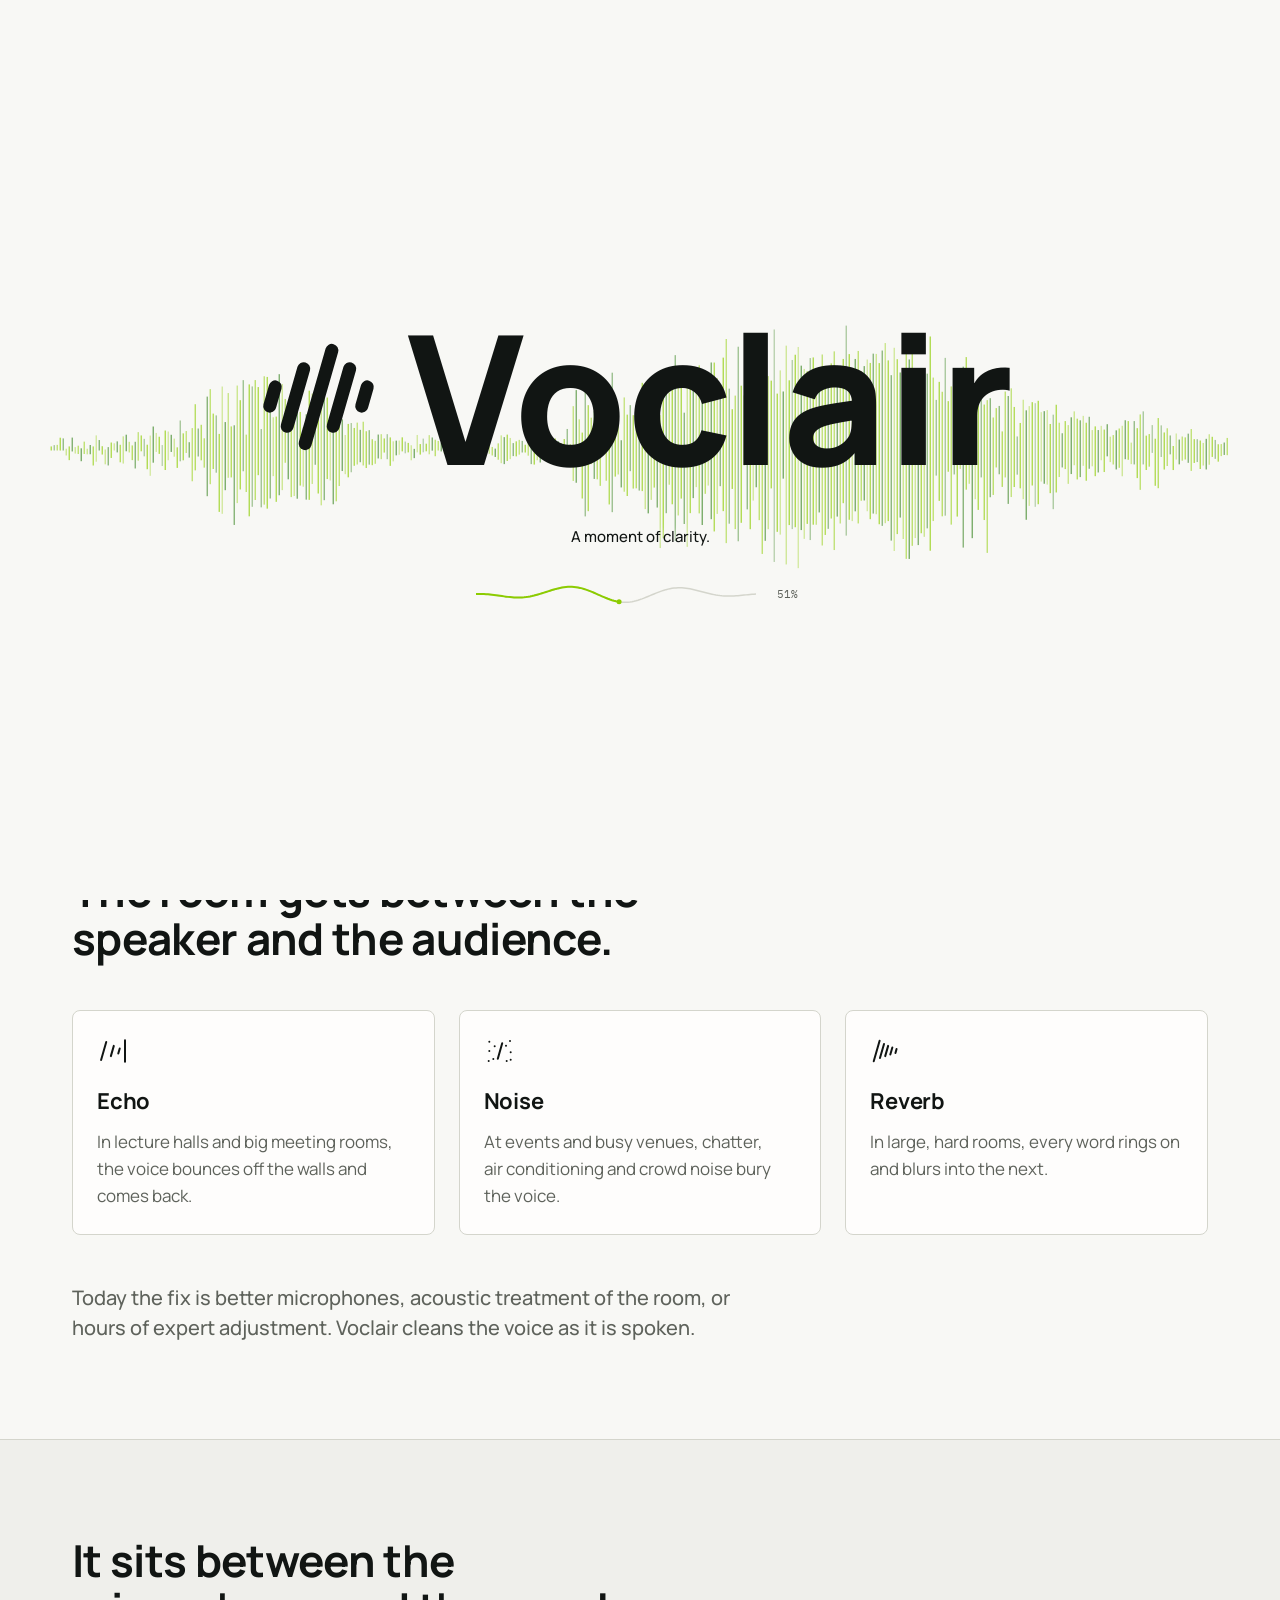
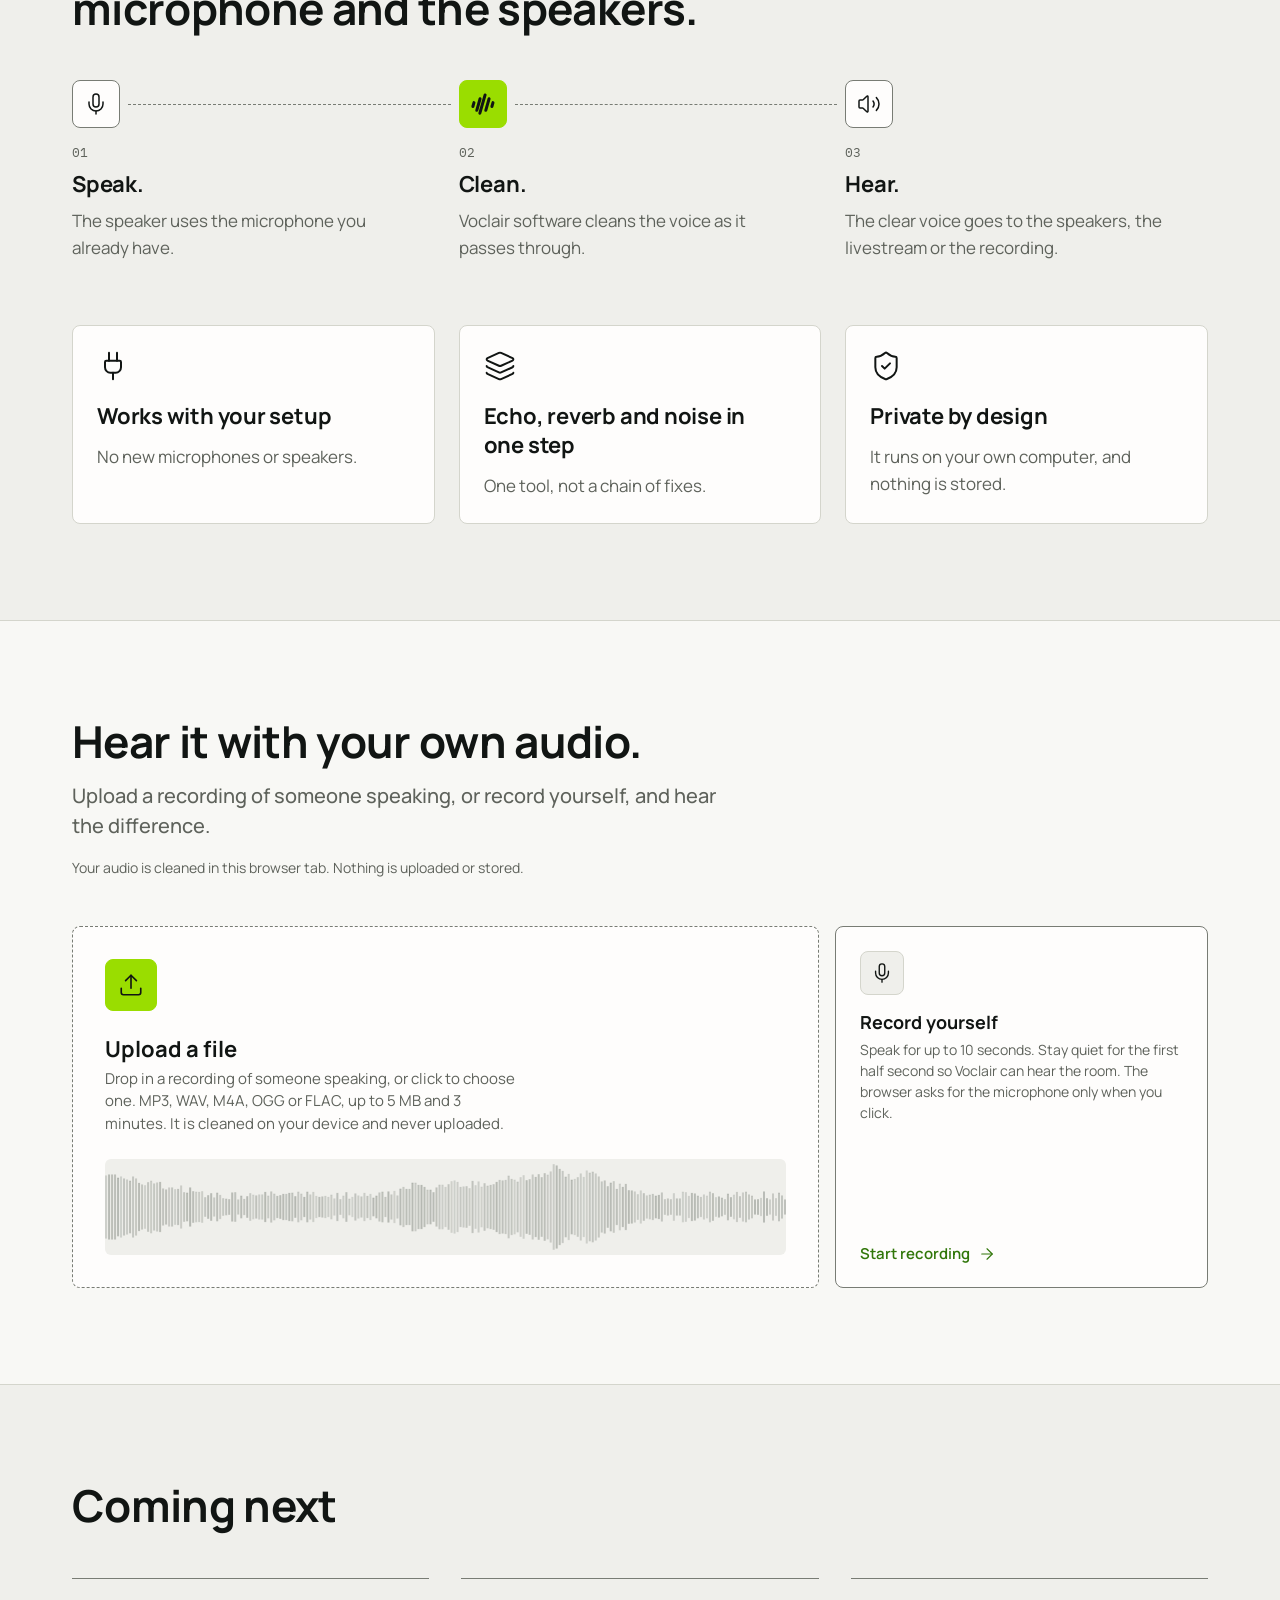
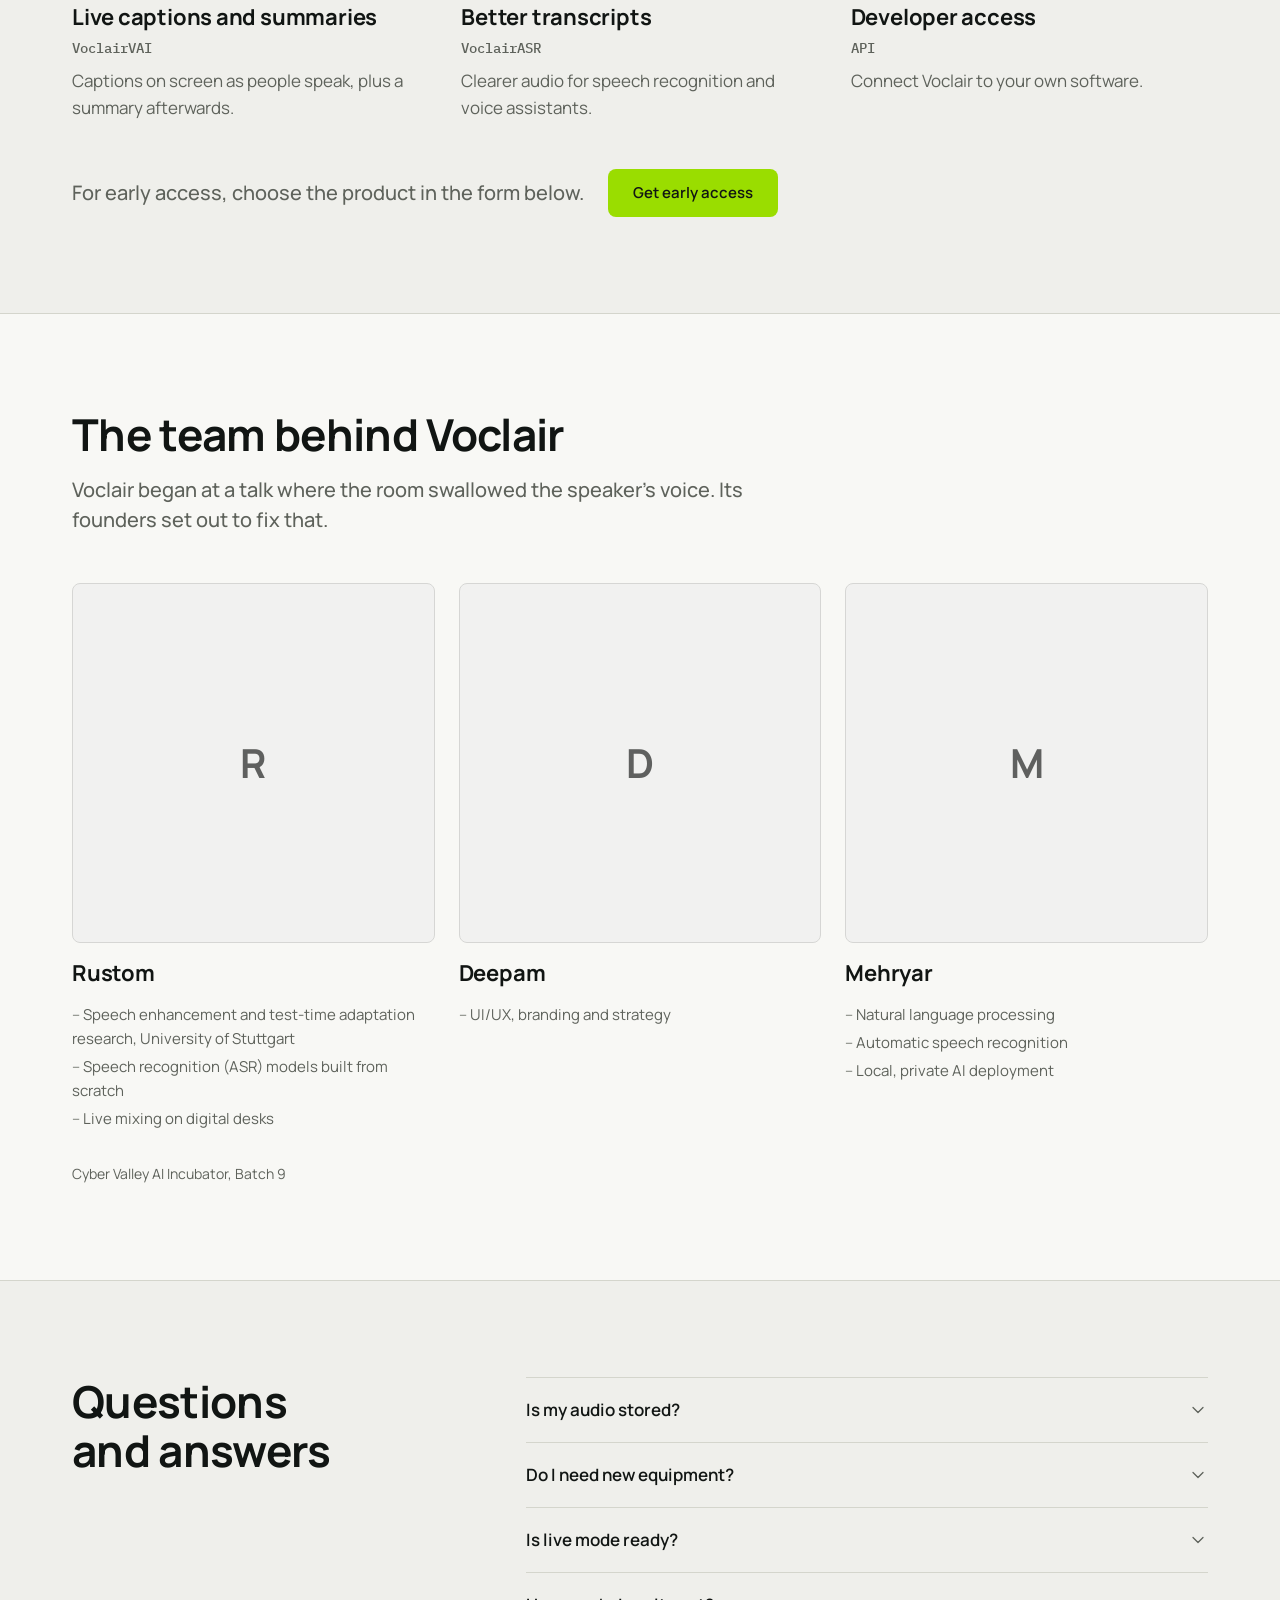
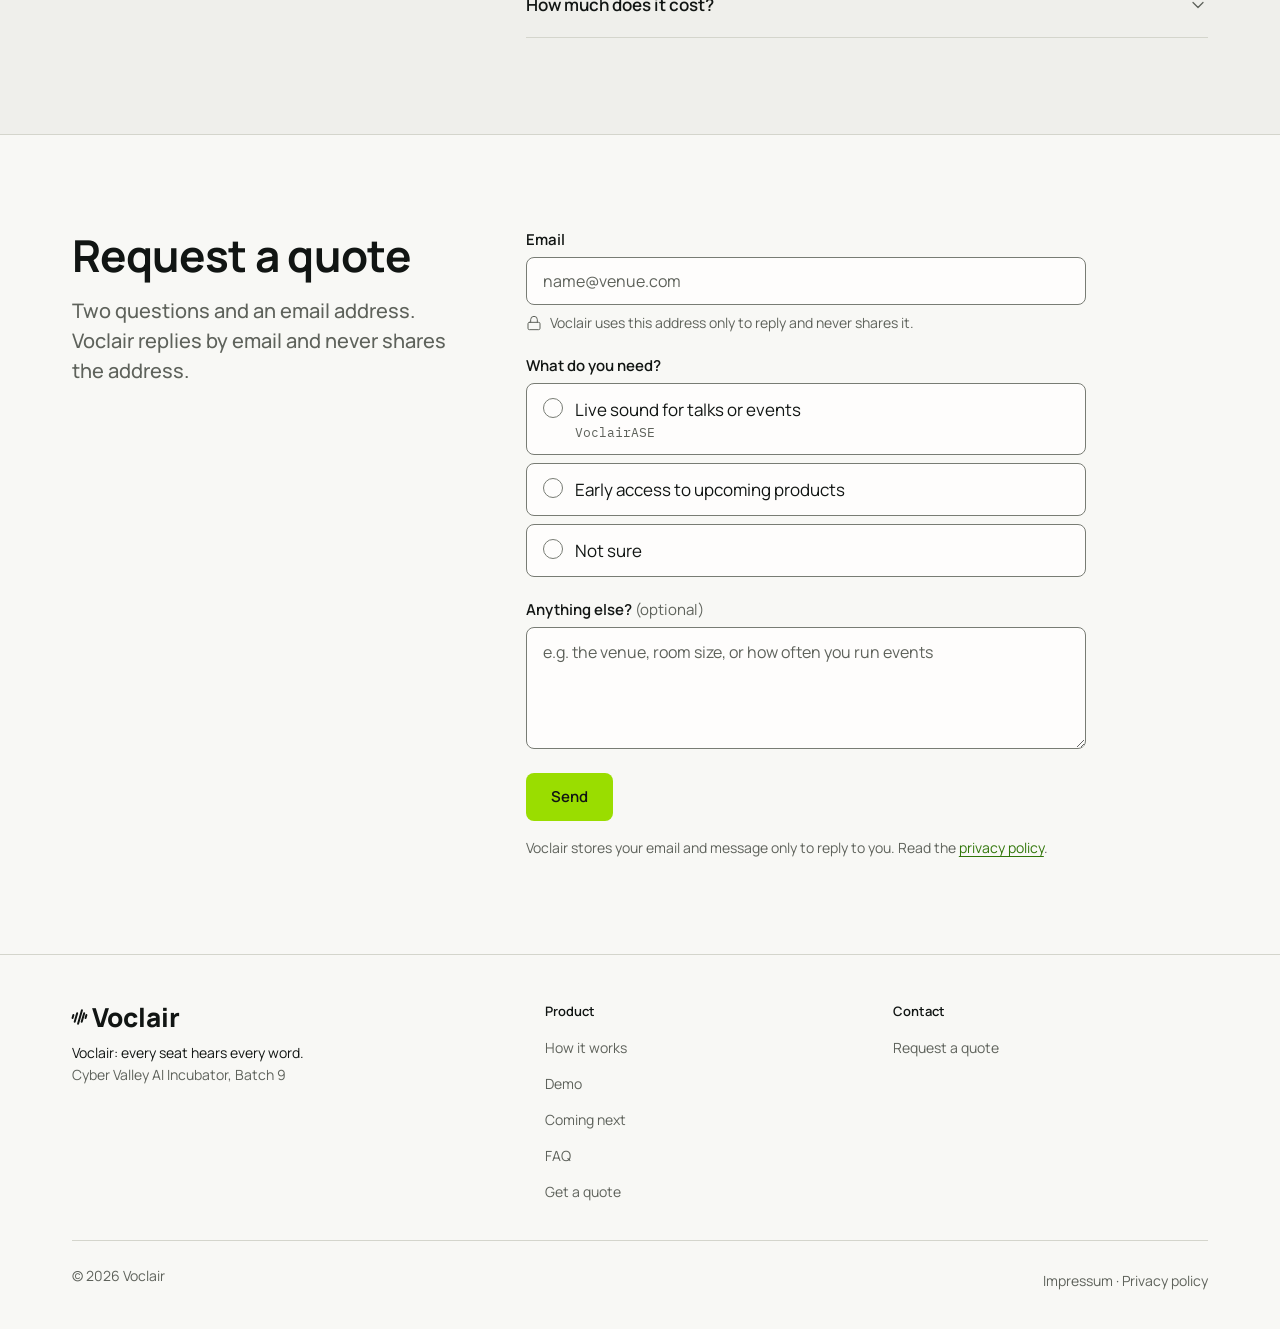
==== index.html @ 3d2754ec "1st iteration" ====
<!doctype html><html><head><meta charset=utf8><meta name=viewport content="width=device-width,initial-scale=1,viewport-fit=cover"><style>:root{color-scheme:light;box-sizing:border-box;padding-top:env(safe-area-inset-top,0px);padding-bottom:env(safe-area-inset-bottom,0px)}html{scroll-padding-top:env(safe-area-inset-top,0px)}body{margin:0;padding:0;font:14px -apple-system,BlinkMacSystemFont,sans-serif;background:#fff;color:#000}img{max-width:100%}[hidden]:not([hidden=until-found i]){display:none!important}</style></head><body>
<title>Voclair (Copy)</title>
<script>document.body.classList.add("vc-page");</script>

<meta name="description" content="Voclair removes echo, reverb and noise from the microphone as people speak, in lecture halls and live venues. It runs on your own device, and nothing is stored.">
<meta property="og:title" content="Voclair: every seat hears every word">
<meta property="og:description" content="Voclair removes echo, reverb and noise from the microphone as people speak, in lecture halls and live venues.">
<meta property="og:type" content="website">
<meta name="theme-color" content="#f8f8f5" media="(prefers-color-scheme: light)">
<meta name="theme-color" content="#0c110e" media="(prefers-color-scheme: dark)">
<link rel="icon" href="assets/img/favicon.svg" type="image/svg+xml">
<link rel="apple-touch-icon" href="assets/img/voclair-app-icon.svg">
<link rel="preload" href="assets/fonts/Manrope-Variable-latin.woff2" as="font" type="font/woff2" crossorigin>
<script>
  /* Theme before first paint: a saved choice, else a host's choice, else the system setting. */
  (function () { var d = document.documentElement, t = null; try { t = localStorage.getItem("voclair-theme"); } catch (e) {}
    d.setAttribute("data-theme", t || d.getAttribute("data-theme") || (window.matchMedia && matchMedia("(prefers-color-scheme: dark)").matches ? "dark" : "light"));
    d.classList.add("is-loading");
    /* Safety net: never leave the preloader up if a script fails to load. */
    setTimeout(function () { var p = document.getElementById("preloader"); if (p) { p.remove(); d.classList.remove("is-loading"); } }, 12000); })();
</script>
<link rel="stylesheet" href="assets/css/tokens.css">
<link rel="stylesheet" href="assets/css/voclair.css">
<link rel="stylesheet" href="assets/css/site.css">
<script src="assets/js/config.js" defer></script>
<script src="assets/js/engine/voclair-engine-adapter.js" defer></script>
<script src="assets/js/voice-print.js" defer></script>
<script src="assets/js/voclair.js" defer></script>
<script src="assets/js/site.js" defer></script>
<noscript><style>.vc-preloader { display: none; } html.is-loading body { overflow: auto; }</style></noscript>


<!-- PRELOADER:START -->
<div class="vc-preloader" id="preloader" aria-hidden="true">
  <div class="vc-preloader-wave"><canvas class="vc-wave" aria-hidden="true"></canvas></div>
  <div class="vc-preloader-id">
    <div class="vc-logo"><span class="vc-mark" aria-hidden="true"><i></i><i></i><i></i><i></i><i></i></span><span>Voclair</span></div>
    <p class="tagline">A moment of clarity.</p>
    <div class="vc-loader"><canvas aria-hidden="true"></canvas><span class="vc-loader-pct">0%</span></div>
  </div>
</div>
<!-- PRELOADER:END -->

<a class="skip-link" href="#main">Skip to content</a>

<header class="vc-topbar" data-vc="topbar">
  <div class="vc-topbar-inner">
    <a class="vc-logo" href="#top" aria-label="Voclair, back to top"><span class="vc-mark" aria-hidden="true"><i></i><i></i><i></i><i></i><i></i></span><span>Voclair</span></a>
    <nav class="vc-nav" aria-label="Main"><a href="#how">How it works</a><a href="#demo">Demo</a><a href="#next">Coming next</a><a href="#faq">FAQ</a></nav>
    <button class="vc-theme" type="button" aria-label="Switch theme"><span data-icon="moon" class="vc-i-moon"></span><span data-icon="sun" class="vc-i-sun"></span></button>
    <a class="vc-btn vc-btn-secondary vc-btn-sm" href="#quote" data-need="">Get a quote</a>
    <button class="vc-theme vc-menu-btn" type="button" aria-expanded="false" aria-controls="mobile-menu" aria-label="Open menu"><span data-icon="menu"></span></button>
  </div>
  <div class="vc-menu" id="mobile-menu" hidden>
    <nav class="vc-nav" aria-label="Main, mobile"><a href="#how">How it works</a><a href="#demo">Demo</a><a href="#next">Coming next</a><a href="#faq">FAQ</a></nav>
    <div class="vc-menu-foot"><span class="body-sm">Appearance</span><button class="vc-theme" type="button" aria-label="Switch theme"><span data-icon="moon" class="vc-i-moon"></span><span data-icon="sun" class="vc-i-sun"></span></button></div>
  </div>
</header>

<main id="main">

  <!-- 1. Hero -->
  <section id="top" class="hero" aria-labelledby="hero-title">
    <div class="vc-container hero-grid">
      <div class="hero-copy">
        <p class="eyebrow">Cyber Valley AI Incubator · Batch 9</p>
        <h1 class="display" id="hero-title">Your voice. Your words. Always.</h1>
        <p class="lead">Voclair removes echo, reverb and noise from the microphone as people speak, in lecture halls and live venues. It runs on your own device, and nothing is stored.</p>
      </div>
      <div class="hero-player">
        <div class="vc-player" data-vc="player" data-duration="7.9" id="hero-player">
          <div class="vc-player-row">
            <button class="vc-play" type="button" aria-label="Play"><span data-icon="play" class="vc-i-play"></span><span data-icon="pause" class="vc-i-pause"></span></button>
            <fieldset class="vc-ab"><legend>Version</legend>
              <input type="radio" name="ab-hero" id="ab-hero-b" value="before" checked><label for="ab-hero-b">Before</label>
              <input type="radio" name="ab-hero" id="ab-hero-a" value="after"><label for="ab-hero-a">After</label>
            </fieldset>
            <span class="vc-time">0:00 / 0:07</span>
          </div>
          <p class="vc-hint">Flip the switch while it plays. Drag the wave to jump around.</p>
          <div class="vc-player-wave"><canvas aria-hidden="true"></canvas></div>
          <p class="vc-caption">The haze around the voice is echo, reverb and noise.<br>Recorded live at Cyber Valley.<!-- Add once the clip uses the real-time version: <br>Processed exactly as it would be live. --></p>
        </div>
      </div>
      <div class="hero-actions">
        <div class="vc-btn-row">
          <a class="vc-btn vc-btn-primary" href="#hero-player" id="hero-listen">Hear the difference</a>
          <a class="vc-btn vc-btn-secondary" href="#quote" data-need="">Get a quote</a>
        </div>
        <p class="body-sm">Made for lecture halls, conference venues and live events.</p>
      </div>
    </div>
  </section>

  <!-- 2. The problem -->
  <section id="problem" class="vc-section" aria-labelledby="problem-title">
    <div class="vc-container">
      <div class="section-head"><h2 class="heading" id="problem-title">The room gets between the speaker and the audience.</h2></div>
      <div class="vc-cards">
        <article class="vc-card"><span data-icon="echo"></span><h3 class="subheading">Echo</h3><p>In lecture halls and big meeting rooms, the voice bounces off the walls and comes back.</p></article>
        <article class="vc-card"><span data-icon="noise"></span><h3 class="subheading">Noise</h3><p>At events and busy venues, chatter, air conditioning and crowd noise bury the voice.</p></article>
        <article class="vc-card"><span data-icon="reverb"></span><h3 class="subheading">Reverb</h3><p>In large, hard rooms, every word rings on and blurs into the next.</p></article>
      </div>
      <p class="lead section-close">Today the fix is better microphones, acoustic treatment of the room, or hours of expert adjustment. Voclair cleans the voice as it is spoken.</p>
    </div>
  </section>

  <!-- 3. How it works -->
  <section id="how" class="vc-section band" aria-labelledby="how-title">
    <div class="vc-container">
      <div class="section-head"><h2 class="heading" id="how-title">It sits between the microphone and the speakers.</h2></div>
      <div class="vc-steps-wrap"><ol class="vc-steps">
        <li class="vc-step"><span class="vc-step-num"><span data-icon="mic"></span></span><span class="vc-step-k">01</span><h3 class="subheading">Speak.</h3><p>The speaker uses the microphone you already have.</p></li>
        <li class="vc-step"><span class="vc-step-num"><span class="vc-mark" style="--h:22px" aria-hidden="true"><i></i><i></i><i></i><i></i><i></i></span></span><span class="vc-step-k">02</span><h3 class="subheading">Clean.</h3><p>Voclair software cleans the voice as it passes through.</p></li>
        <li class="vc-step"><span class="vc-step-num"><span data-icon="volume-2"></span></span><span class="vc-step-k">03</span><h3 class="subheading">Hear.</h3><p>The clear voice goes to the speakers, the livestream or the recording.</p></li>
      </ol></div>
      <div class="vc-cards benefits">
        <article class="vc-card"><span data-icon="plug"></span><h3 class="subheading">Works with your setup</h3><p>No new microphones or speakers.</p></article>
        <article class="vc-card"><span data-icon="layers"></span><h3 class="subheading">Echo, reverb and noise in one step</h3><p>One tool, not a chain of fixes.</p></article>
        <article class="vc-card"><span data-icon="shield-check"></span><h3 class="subheading">Private by design</h3><p>It runs on your own computer, and nothing is stored.</p></article>
        <!-- Add once measured:
        <article class="vc-card"><span data-icon="timer"></span><h3 class="subheading">Barely any delay</h3><p>Under [X] ms.</p></article> -->
      </div>
    </div>
  </section>

  <!-- 4. Demo -->
  <section id="demo" class="vc-section" aria-labelledby="demo-title">
    <div class="vc-container">
      <div class="section-head">
        <h2 class="heading" id="demo-title">Hear it with your own audio.</h2>
        <p class="lead">Upload a recording of someone speaking, or record yourself, and hear the difference.</p>
        <p class="body-sm">Your audio is cleaned in this browser tab. Nothing is uploaded or stored.</p>
      </div>

      <div class="demo" id="demo-app" data-stage="idle">
        <div class="demo-options">
          <!-- Upload: cleaned in the browser by assets/js/engine/ (see config.js). -->
          <label class="demo-opt demo-opt-drop" id="demo-drop" for="demo-file">
            <input class="vc-sr" type="file" id="demo-file" accept="audio/*,.mp3,.wav,.m4a,.aac,.ogg,.oga,.opus,.flac,.webm">
            <span class="demo-opt-icon demo-icon-upload"><span data-icon="upload"></span></span>
            <span class="demo-opt-text">
              <span class="demo-opt-title">Upload a file</span>
              <span class="demo-opt-note">Drop in a recording of someone speaking, or click to choose one. MP3, WAV, M4A, OGG or FLAC, up to 5&nbsp;MB and 3 minutes. It is cleaned on your device and never uploaded.</span>
            </span>
            <span class="demo-opt-wave" aria-hidden="true"><canvas data-vc="wave" data-state="before" data-seed="2.1"></canvas><canvas class="demo-wave-clean" data-vc="wave" data-state="after" data-seed="2.1"></canvas></span>
            <span class="demo-opt-live"></span>
          </label>

          <!-- Record: 10 s from the microphone, then cleaned the same way as an upload (demo.js). -->
          <button class="demo-opt" type="button" id="demo-record">
            <span class="demo-opt-icon demo-icon-mic"><span data-icon="mic"></span></span>
            <span class="demo-opt-text">
              <span class="demo-opt-title">Record yourself</span>
              <span class="demo-opt-note">Speak for up to 10 seconds. Stay quiet for the first half second so Voclair can hear the room. The browser asks for the microphone only when you click.</span>
            </span>
            <span class="demo-recorder" id="demo-recording" hidden>
              <span class="demo-count" id="demo-count">0:10</span>
              <span class="demo-level" id="demo-level" aria-hidden="true"><i></i></span>
              <span class="vc-status" data-live>Recording. Click again to stop early.</span>
            </span>
            <span class="demo-opt-action"><span class="demo-action-label">Start recording</span><span data-icon="arrow-right" class="demo-arrow"></span><span data-icon="square" class="demo-stop-icon"></span></span>
            <span class="demo-opt-live"></span>
          </button>

        </div>

        <!-- Moved by demo.js into the card that started the work -->
        <span class="demo-progress" id="demo-progress" role="status" hidden>
          <span class="vc-status" data-live id="demo-stage-text">Reading the recording…</span>
          <span class="demo-bar" aria-hidden="true"></span>
          <span class="body-sm" id="demo-typical" hidden></span>
        </span>
        <span class="demo-done" id="demo-done" hidden><span data-icon="check"></span>Cleaned. Listen below.</span>

        <p class="vc-error demo-error" id="demo-error" role="alert" hidden><span data-icon="circle-alert"></span><span id="demo-error-text"></span></p>

        <div class="demo-results" id="demo-results" hidden>
          <div class="vc-player" data-vc="player" data-duration="10" id="demo-player">
            <div class="vc-player-row">
              <button class="vc-play" type="button" aria-label="Play"><span data-icon="play" class="vc-i-play"></span><span data-icon="pause" class="vc-i-pause"></span></button>
              <fieldset class="vc-ab"><legend>Version</legend>
                <input type="radio" name="ab-demo" id="ab-demo-b" value="before" checked><label for="ab-demo-b">Before</label>
                <input type="radio" name="ab-demo" id="ab-demo-a" value="after"><label for="ab-demo-a">After</label>
              </fieldset>
              <span class="vc-time">0:00 / 0:10</span>
            </div>
            <p class="vc-hint">Flip the switch while it plays. Drag the wave to jump around.</p>
            <div class="vc-player-wave"><canvas aria-hidden="true"></canvas></div>
            <p class="vc-caption" id="demo-caption">Your recording, before and after.<!-- Add once the demo uses the real-time version: <br>Processed exactly as it would be live. --></p>
          </div>
          <p class="vc-note demo-stub" id="demo-stub" hidden><span data-icon="info"></span><span>Preview build: the cleaning model is not connected yet, so After plays the original recording.</span></p>
          <div class="vc-btn-row">
            <a class="vc-btn vc-btn-primary" id="demo-download" href="#" download="voclair-clean"><span data-icon="download"></span>Download the clean version</a>
          </div>

          <details class="demo-details" id="demo-details">
            <summary><span>Show details</span><span data-icon="chevron-down"></span></summary>
            <div class="spectro-grid">
              <figure><canvas class="spectro" id="spectro-before" aria-hidden="true"></canvas><figcaption class="vc-caption">Before: spectrogram (time left to right, pitch bottom to top)</figcaption></figure>
              <figure><canvas class="spectro" id="spectro-after" aria-hidden="true"></canvas><figcaption class="vc-caption">After: spectrogram</figcaption></figure>
            </div>
          </details>

          <details class="demo-details" id="demo-transcript">
            <summary><span>Preview: clearer audio, clearer transcripts (coming next)</span><span data-icon="chevron-down"></span></summary>
            <div class="transcript" id="transcript-body">
              <p class="vc-status" data-live id="transcript-status" hidden>Transcribing both versions…</p>
            </div>
          </details>

          <div class="demo-close">
            <p class="lead">To use Voclair in a venue, describe it in the quote form and Voclair will reply with a price.</p>
            <a class="vc-btn vc-btn-secondary" href="#quote" data-need="live">Get a quote</a>
          </div>
        </div>
      </div>
    </div>
  </section>

  <!-- 5. Coming next -->
  <section id="next" class="vc-section band" aria-labelledby="next-title">
    <div class="vc-container">
      <div class="section-head"><h2 class="heading" id="next-title">Coming next</h2></div>
      <ul class="next-list">
        <li><h3 class="subheading">Live captions and summaries</h3><span class="code">VoclairVAI</span><p>Captions on screen as people speak, plus a summary afterwards.</p></li>
        <li><h3 class="subheading">Better transcripts</h3><span class="code">VoclairASR</span><p>Clearer audio for speech recognition and voice assistants.</p></li>
        <li><h3 class="subheading">Developer access</h3><span class="code">API</span><p>Connect Voclair to your own software.</p></li>
      </ul>
      <div class="next-close">
        <p class="lead">For early access, choose the product in the form below.</p>
        <a class="vc-btn vc-btn-primary" href="#quote" data-need="early">Get early access</a>
      </div>
    </div>
  </section>

  <!-- 6. Team -->
  <section id="team" class="vc-section" aria-labelledby="team-title">
    <div class="vc-container">
      <div class="section-head">
        <h2 class="heading" id="team-title">The team behind Voclair</h2>
        <p class="lead">Voclair began at a talk where the room swallowed the speaker's voice. Its founders set out to fix that.</p>
      </div>
      <div class="vc-cards team-grid">
        <article class="vc-team">
          <div class="vc-team-photo" role="img" aria-label="Photo of Rustom">R</div>
          <h3 class="subheading">Rustom</h3>
          <ul><li>Speech enhancement and test-time adaptation research, University of Stuttgart</li><li>Speech recognition (ASR) models built from scratch</li><li>Live mixing on digital desks</li></ul>
        </article>
        <article class="vc-team">
          <div class="vc-team-photo" role="img" aria-label="Photo of Deepam">D</div>
          <h3 class="subheading">Deepam</h3>
          <ul><li>UI/UX, branding and strategy</li></ul>
        </article>
        <article class="vc-team">
          <div class="vc-team-photo" role="img" aria-label="Photo of Mehryar">M</div>
          <h3 class="subheading">Mehryar</h3>
          <ul><li>Natural language processing</li><li>Automatic speech recognition</li><li>Local, private AI deployment</li></ul>
        </article>
      </div>
      <p class="body-sm team-foot">Cyber Valley AI Incubator, Batch 9</p>
    </div>
  </section>

  <!-- 7. FAQ (only questions with confirmed answers) -->
  <section id="faq" class="vc-section band" aria-labelledby="faq-title">
    <div class="vc-container faq-grid">
      <div class="section-head"><h2 class="heading" id="faq-title">Questions and answers</h2></div>
      <div class="vc-accordion">
        <details><summary>Is my audio stored?<span data-icon="chevron-down"></span></summary><div class="vc-answer"><p>No. Voclair runs on your own device, and nothing is kept.</p></div></details>
        <details><summary>Do I need new equipment?<span data-icon="chevron-down"></span></summary><div class="vc-answer"><p>No. Voclair is software. It works with the microphones and speakers you already have.</p></div></details>
        <!-- Add when answered: What does it run on? · What if it fails during a talk? · Does it work with music? · How much delay does it add? -->
        <details><summary>Is live mode ready?<span data-icon="chevron-down"></span></summary><div class="vc-answer"><p>Live mode is in testing. The result can be heard on a recording today.</p></div></details>
        <details><summary>How much does it cost?<span data-icon="chevron-down"></span></summary><div class="vc-answer"><p>Pricing depends on the venue and how Voclair is used. Request a quote, and Voclair will reply by email.</p></div></details>
      </div>
    </div>
  </section>

  <!-- 8. Get a quote -->
  <section id="quote" class="vc-section" aria-labelledby="quote-title">
    <div class="vc-container quote-grid">
      <div class="section-head">
        <h2 class="heading" id="quote-title">Request a quote</h2>
        <p class="lead" id="quote-sub">Two questions and an email address. Voclair replies by email and never shares the address.</p>
      </div>
      <div id="quote-slot">
        <form class="vc-form" id="quote-form" novalidate>
          <div class="vc-field">
            <label class="vc-label" for="q-email">Email</label>
            <input class="vc-input" id="q-email" name="email" type="email" autocomplete="email" inputmode="email" required aria-describedby="q-email-note" placeholder="name@venue.com">
            <p class="vc-error" id="q-email-err" hidden><span data-icon="circle-alert"></span><span>Enter an email address like name@venue.com.</span></p>
            <p class="vc-note" id="q-email-note"><span data-icon="lock"></span>Voclair uses this address only to reply and never shares it.</p>
          </div>

          <fieldset class="vc-choices" id="q-need">
            <legend>What do you need?</legend>
            <label class="vc-choice"><input class="vc-radio" type="radio" name="need" id="q-need-live" value="live"><span>Live sound for talks or events<small>VoclairASE</small></span></label>
            <label class="vc-choice"><input class="vc-radio" type="radio" name="need" id="q-need-early" value="early"><span>Early access to upcoming products</span></label>
            <div class="vc-subchoices" id="q-early" hidden>
              <label class="vc-checkline"><input class="vc-check" type="checkbox" name="early" id="q-early-vai" value="captions"><span>Live captions and summaries</span></label>
              <label class="vc-checkline"><input class="vc-check" type="checkbox" name="early" id="q-early-asr" value="transcripts"><span>Better transcripts</span></label>
              <label class="vc-checkline"><input class="vc-check" type="checkbox" name="early" id="q-early-api" value="api"><span>Developer access</span></label>
              <label class="vc-checkline"><input class="vc-check" type="checkbox" name="notify" id="q-notify" value="yes"><span>Email me when it is available</span></label>
            </div>
            <label class="vc-choice"><input class="vc-radio" type="radio" name="need" id="q-need-unsure" value="unsure"><span>Not sure</span></label>
          </fieldset>

          <div class="vc-field">
            <label class="vc-label" for="q-more">Anything else? <span class="vc-opt">(optional)</span></label>
            <textarea class="vc-input" id="q-more" name="more" rows="4" placeholder="e.g. the venue, room size, or how often you run events"></textarea>
          </div>

          <div class="vc-hp" aria-hidden="true"><label for="q-website">Website</label><input id="q-website" name="website" type="text" tabindex="-1" autocomplete="off"></div>

          <p class="vc-error" id="q-send-err" role="alert" hidden><span data-icon="circle-alert"></span><span>The message could not be sent. Check the connection and try again.</span></p>
          <div class="quote-submit">
            <button class="vc-btn vc-btn-primary" type="submit" id="q-send">Send</button>
            <p class="body-sm">Voclair stores your email and message only to reply to you. Read the <a class="vc-link" href="privacy.html">privacy policy</a>.</p>
          </div>
        </form>
      </div>
    </div>
  </section>
</main>

<footer class="vc-footer">
  <div class="vc-container">
    <div class="vc-footer-grid">
      <div>
        <a class="vc-logo" href="#top"><span class="vc-mark" aria-hidden="true"><i></i><i></i><i></i><i></i><i></i></span><span>Voclair</span></a>
        <p class="footer-line">Voclair: every seat hears every word.</p>
        <p>Cyber Valley AI Incubator, Batch 9</p>
      </div>
      <div><h2>Product</h2><ul><li><a href="#how">How it works</a></li><li><a href="#demo">Demo</a></li><li><a href="#next">Coming next</a></li><li><a href="#faq">FAQ</a></li><li><a href="#quote" data-need="">Get a quote</a></li></ul></div>
      <div><h2>Contact</h2><ul id="footer-contact"><li><a href="#quote" data-need="">Request a quote</a></li></ul></div>
    </div>
    <div class="vc-footer-base"><span>© 2026 Voclair</span><span><a href="impressum.html">Impressum</a> · <a href="privacy.html">Privacy policy</a></span></div>
  </div>
</footer>

</body></html>
---- assets/css/tokens.css ----
/* Voclair — generated from tokens.json */
@font-face { font-family: "Manrope"; src: url("../fonts/Manrope-Variable-latin.woff2") format("woff2"); font-weight: 200 800; font-style: normal; font-display: swap; }
@font-face { font-family: "IBM Plex Mono"; src: url("../fonts/IBMPlexMono-Regular-latin.woff2") format("woff2"); font-weight: 400; font-style: normal; font-display: swap; }
@font-face { font-family: "IBM Plex Mono"; src: url("../fonts/IBMPlexMono-Medium-latin.woff2") format("woff2"); font-weight: 500; font-style: normal; font-display: swap; }
:root, [data-theme="light"] {
  --surface: oklch(0.978 0.004 100);
  --surface-raised: oklch(0.995 0.002 100);
  --surface-sunken: oklch(0.952 0.006 110);
  --line: oklch(0.87 0.012 110);
  --line-strong: oklch(0.58 0.012 130);
  --ink: oklch(0.19 0.008 160);
  --ink-muted: oklch(0.49 0.012 130);
  --lime: oklch(0.82 0.22 128);
  --lime-hover: oklch(0.77 0.21 128);
  --on-lime: oklch(0.19 0.008 160);
  --lime-soft: oklch(0.95 0.055 125);
  --green-text: oklch(0.5 0.15 138);
  --wave-clean: oklch(0.77 0.23 127);
  --wave-clean-deep: oklch(0.56 0.15 139);
  --wave-haze: oklch(0.72 0.01 130);
  --status-live: oklch(0.56 0.15 139);
  --focus-ring: oklch(0.5 0.15 138);
  --danger: oklch(0.53 0.19 29);
  --warning: oklch(0.55 0.13 70);
  --scrim: #11151373;
  --shadow-float: 0 12px 32px -12px rgba(17, 21, 19, 0.22), 0 1px 2px rgba(17, 21, 19, 0.06);
}
[data-theme="dark"] {
  --surface: oklch(0.17 0.01 160);
  --surface-raised: oklch(0.205 0.01 160);
  --surface-sunken: oklch(0.14 0.01 160);
  --line: oklch(0.29 0.012 160);
  --line-strong: oklch(0.56 0.012 150);
  --ink: oklch(0.95 0.005 100);
  --ink-muted: oklch(0.74 0.012 130);
  --lime: oklch(0.82 0.22 128);
  --lime-hover: oklch(0.87 0.2 128);
  --on-lime: oklch(0.19 0.008 160);
  --lime-soft: oklch(0.27 0.055 135);
  --green-text: oklch(0.82 0.22 128);
  --wave-clean: oklch(0.82 0.22 128);
  --wave-clean-deep: oklch(0.62 0.17 136);
  --wave-haze: oklch(0.45 0.01 150);
  --status-live: oklch(0.82 0.22 128);
  --focus-ring: oklch(0.82 0.22 128);
  --danger: oklch(0.74 0.15 29);
  --warning: oklch(0.8 0.13 75);
  --scrim: #00000099;
  --shadow-float: 0 12px 32px -12px rgba(0, 0, 0, 0.7), 0 0 0 1px rgba(239, 239, 235, 0.06);
}
:root {
  --space-1: 4px;
  --space-2: 8px;
  --space-3: 12px;
  --space-4: 16px;
  --space-6: 24px;
  --space-8: 32px;
  --space-12: 48px;
  --space-16: 64px;
  --space-24: 96px;
  --space-32: 128px;
  --radius: 8px;
  --radius-full: 9999px;
  --size-touch: 44px;
  --size-control: 48px;
  --size-topbar: 64px;
  --size-icon: 20px;
  --size-measure: 680px;
  --size-container: 1200px;
  --z-topbar: 50;
  --z-menu: 60;
  --z-preloader: 100;
  --font-sans: "Manrope", "Segoe UI", system-ui, sans-serif;
  --font-mono: "IBM Plex Mono", ui-monospace, "SF Mono", Menlo, monospace;
}
.wordmark { font-family: var(--font-sans); font-size: 180px; line-height: 1.1; font-weight: 800; letter-spacing: 0; }
.tagline { font-family: var(--font-sans); font-size: 15px; line-height: 1.4; font-weight: 500; letter-spacing: 0; }
.display { font-family: var(--font-sans); font-size: 72px; line-height: 1.05; font-weight: 700; letter-spacing: -0.02em; }
.heading { font-family: var(--font-sans); font-size: 44px; line-height: 1.1; font-weight: 700; letter-spacing: -0.015em; }
.subheading { font-family: var(--font-sans); font-size: 22px; line-height: 1.3; font-weight: 700; letter-spacing: -0.01em; }
.lead { font-family: var(--font-sans); font-size: 20px; line-height: 1.5; font-weight: 500; letter-spacing: 0; }
.body { font-family: var(--font-sans); font-size: 17px; line-height: 1.6; font-weight: 400; letter-spacing: 0; }
.body-sm { font-family: var(--font-sans); font-size: 14px; line-height: 1.5; font-weight: 400; letter-spacing: 0; }
.label { font-family: var(--font-sans); font-size: 15px; line-height: 1.2; font-weight: 600; letter-spacing: 0; }
.eyebrow { font-family: var(--font-sans); font-size: 13px; line-height: 1.3; font-weight: 600; letter-spacing: 0.02em; }
.data { font-family: var(--font-mono); font-size: 13px; line-height: 1.4; font-weight: 400; letter-spacing: 0; }
.code { font-family: var(--font-mono); font-size: 14px; line-height: 1.4; font-weight: 500; letter-spacing: 0; }

/* Site addition: follow the system theme even before (or without) JavaScript */
@media (prefers-color-scheme: dark) {
  :root:not([data-theme="light"]) {
    --surface: oklch(0.17 0.01 160);
    --surface-raised: oklch(0.205 0.01 160);
    --surface-sunken: oklch(0.14 0.01 160);
    --line: oklch(0.29 0.012 160);
    --line-strong: oklch(0.56 0.012 150);
    --ink: oklch(0.95 0.005 100);
    --ink-muted: oklch(0.74 0.012 130);
    --lime: oklch(0.82 0.22 128);
    --lime-hover: oklch(0.87 0.2 128);
    --on-lime: oklch(0.19 0.008 160);
    --lime-soft: oklch(0.27 0.055 135);
    --green-text: oklch(0.82 0.22 128);
    --wave-clean: oklch(0.82 0.22 128);
    --wave-clean-deep: oklch(0.62 0.17 136);
    --wave-haze: oklch(0.45 0.01 150);
    --status-live: oklch(0.82 0.22 128);
    --focus-ring: oklch(0.82 0.22 128);
    --danger: oklch(0.74 0.15 29);
    --warning: oklch(0.8 0.13 75);
    --scrim: #00000099;
    --shadow-float: 0 12px 32px -12px rgba(0, 0, 0, 0.7), 0 0 0 1px rgba(239, 239, 235, 0.06);
    color-scheme: dark;
  }
}
---- assets/css/voclair.css ----
/* Voclair components — loads after tokens.css. Plain CSS classes, prefix vc-. */
:root {
  --fs-wordmark: clamp(3.75rem, 0.8152rem + 13.04vw, 11.25rem);
  --fs-display: clamp(2.5rem, 1.717rem + 3.478vw, 4.5rem);
  --fs-heading: clamp(1.875rem, 1.533rem + 1.522vw, 2.75rem);
  --fs-subheading: clamp(1.188rem, 1.114rem + 0.3261vw, 1.375rem);
  --fs-lead: clamp(1.062rem, 0.9891rem + 0.3261vw, 1.25rem);
  --fs-body: clamp(1rem, 0.9755rem + 0.1087vw, 1.062rem);
  --ease-out: cubic-bezier(0.2, 0.7, 0.2, 1);
  --dur-fast: 120ms;
  --dur: 200ms;
  --dur-slow: 320ms;
  --dur-fade: 700ms;
  color-scheme: light;
}
[data-theme="dark"] { color-scheme: dark; }

/* ---------- Base ---------- */
[hidden] { display: none !important; }
.vc-page { margin: 0; background: var(--surface); color: var(--ink); font-family: var(--font-sans); font-size: var(--fs-body); line-height: 1.6; -webkit-font-smoothing: antialiased; text-rendering: optimizeLegibility; }
.vc-page *, .vc-page *::before, .vc-page *::after { box-sizing: border-box; }
.vc-page :where(h1, h2, h3, p) { margin: 0; text-wrap: pretty; }
.vc-page :where(h1, h2) { text-wrap: balance; }
.vc-page [id] { scroll-margin-top: calc(var(--size-topbar) + var(--space-4)); }
.vc-page :focus-visible { outline: 2px solid var(--focus-ring); outline-offset: 2px; border-radius: var(--radius); }
.display { font-size: var(--fs-display); }
.heading { font-size: var(--fs-heading); }
.subheading { font-size: var(--fs-subheading); }
.lead { font-size: var(--fs-lead); max-width: var(--size-measure); }
.body { font-size: var(--fs-body); }
.body-sm, .eyebrow { color: var(--ink-muted); }
.data { font-variant-numeric: tabular-nums; }
.vc-muted { color: var(--ink-muted); }
.vc-sr { position: absolute; width: 1px; height: 1px; padding: 0; margin: -1px; overflow: hidden; clip: rect(0 0 0 0); white-space: nowrap; border: 0; }
.vc-icon { width: var(--size-icon); height: var(--size-icon); flex-shrink: 0; fill: none; stroke: currentColor; stroke-width: 1.5; stroke-linecap: round; stroke-linejoin: round; }
.vc-icon-lg { width: 24px; height: 24px; }
.vc-container { width: 100%; max-width: var(--size-container); margin-inline: auto; padding-inline: var(--space-4); }
@media (min-width: 768px) { .vc-container { padding-inline: var(--space-8); } }
.vc-section { padding-block: var(--space-16); }
@media (min-width: 768px) { .vc-section { padding-block: var(--space-24); } }

/* ---------- Voice mark (live HTML version; logo files live in assets/Logos) ---------- */
.vc-mark { --h: 20px; display: inline-flex; align-items: center; gap: calc(var(--h) * 0.0909); height: var(--h); flex-shrink: 0; color: var(--ink); }
.vc-mark i { display: block; width: calc(var(--h) * 0.1182); height: 30%; background: currentColor; border-radius: var(--radius-full); transform: rotate(16deg); transform-origin: center; }
.vc-mark i:nth-child(2), .vc-mark i:nth-child(4) { height: 66%; }
.vc-mark i:nth-child(3) { height: 100%; }
.vc-mark[data-playing] i { animation: vc-bar 1.1s var(--ease-out) infinite alternate; }
.vc-mark[data-playing] i:nth-child(2) { animation-delay: -0.3s; }
.vc-mark[data-playing] i:nth-child(3) { animation-delay: -0.6s; }
.vc-mark[data-playing] i:nth-child(4) { animation-delay: -0.15s; }
.vc-mark[data-playing] i:nth-child(5) { animation-delay: -0.45s; }
@keyframes vc-bar { from { scale: 1 1; } to { scale: 1 0.55; } }
.vc-logo { display: inline-flex; align-items: center; gap: calc(var(--h, 20px) * 0.327); color: var(--ink); text-decoration: none; font-weight: 800; font-size: calc(var(--h, 20px) * 1.636); line-height: 1; letter-spacing: 0; }

/* ---------- Button ---------- */
.vc-btn { display: inline-flex; align-items: center; justify-content: center; gap: var(--space-2); min-height: var(--size-control); padding: 0 var(--space-6); border: 1.5px solid transparent; border-radius: var(--radius); font: 600 15px/1.2 var(--font-sans); text-decoration: none; cursor: pointer; white-space: nowrap; transition: background-color var(--dur) var(--ease-out), border-color var(--dur) var(--ease-out), color var(--dur) var(--ease-out), translate var(--dur-fast) var(--ease-out); }
.vc-btn:active { translate: 0 1px; }
.vc-btn-primary { background: var(--lime); color: var(--on-lime); }
.vc-btn-primary:hover { background: var(--lime-hover); }
.vc-btn-secondary { background: transparent; color: var(--ink); border-color: var(--ink); }
.vc-btn-secondary:hover { background: var(--surface-sunken); }
.vc-btn-sm { min-height: var(--size-touch); padding: 0 var(--space-4); }
.vc-btn[aria-disabled="true"], .vc-btn:disabled { cursor: not-allowed; opacity: 1; background: var(--surface-sunken); color: var(--ink-muted); border-color: var(--line); }
.vc-btn-icon { width: var(--size-control); padding: 0; }
.vc-btn-row { display: flex; flex-wrap: wrap; gap: var(--space-4); align-items: center; }

/* ---------- Link ---------- */
.vc-link { color: var(--green-text); text-decoration: underline; text-decoration-thickness: 1px; text-underline-offset: 3px; transition: text-decoration-thickness var(--dur-fast); }
.vc-link:hover { text-decoration-thickness: 2px; }
.vc-link-ext { display: inline-flex; align-items: center; gap: var(--space-1); }
.vc-link-ext .vc-icon { width: 16px; height: 16px; }

/* ---------- Status dot ---------- */
.vc-status { display: inline-flex; align-items: center; gap: var(--space-2); font: 600 13px/1.3 var(--font-sans); color: var(--ink-muted); }
.vc-status::before { content: ""; width: 6px; height: 6px; border-radius: var(--radius-full); background: var(--status-live); }
.vc-status[data-live]::before { animation: vc-pulse 2s ease-in-out infinite; }
@keyframes vc-pulse { 50% { opacity: 0.35; } }

/* ---------- Top bar ---------- */
.vc-topbar { position: sticky; top: 0; z-index: var(--z-topbar); background: color-mix(in oklch, var(--surface) 88%, transparent); backdrop-filter: blur(12px); border-bottom: 1px solid var(--line); container-type: inline-size; transition: box-shadow var(--dur) var(--ease-out), translate var(--dur-slow) var(--ease-out), visibility 0s linear 0s; }
.vc-topbar[data-scrolled] { box-shadow: var(--shadow-float); }
/* Hidden after scrolling down: slides up, then leaves the tab order so focus never lands off-screen. */
.vc-topbar[data-hidden] { translate: 0 calc(-100% - env(safe-area-inset-top, 0px) - 1px); box-shadow: none; visibility: hidden; transition: box-shadow var(--dur) var(--ease-out), translate var(--dur-slow) var(--ease-out), visibility 0s linear var(--dur-slow); }
.vc-topbar-inner { display: flex; align-items: center; gap: var(--space-6); height: var(--size-topbar); max-width: var(--size-container); margin-inline: auto; padding-inline: var(--space-4); }
.vc-topbar .vc-logo { --h: 16px; margin-right: auto; }
.vc-topbar .vc-logo .vc-mark { --h: 16px; }
.vc-nav { display: flex; gap: var(--space-1); }
.vc-nav a { display: inline-flex; align-items: center; min-height: var(--size-touch); padding: 0 var(--space-3); color: var(--ink-muted); text-decoration: none; font: 600 15px/1.2 var(--font-sans); border-radius: var(--radius); transition: color var(--dur-fast); }
.vc-nav a:hover { color: var(--ink); }
.vc-nav a[aria-current="true"] { color: var(--green-text); text-decoration: underline; text-decoration-thickness: 2px; text-underline-offset: 8px; }
.vc-topbar-inner > .vc-menu-btn { display: none; }
@container (max-width: 760px) {
  .vc-topbar-inner > .vc-nav, .vc-topbar-inner > .vc-theme:not(.vc-menu-btn) { display: none; }
  .vc-topbar-inner > .vc-menu-btn { display: inline-flex; }
  .vc-topbar-inner { gap: var(--space-2); }
}
.vc-menu { position: fixed; inset: var(--size-topbar) 0 auto 0; z-index: var(--z-menu); background: var(--surface-raised); border-bottom: 1px solid var(--line); box-shadow: var(--shadow-float); padding: var(--space-2) var(--space-4) var(--space-6); }
.vc-menu[hidden] { display: none; }
.vc-menu .vc-nav { flex-direction: column; }
.vc-menu .vc-nav a { min-height: 52px; font-size: 17px; color: var(--ink); }
.vc-menu .vc-nav a[aria-current="true"] { color: var(--green-text); }
.vc-menu-foot { display: flex; justify-content: space-between; align-items: center; border-top: 1px solid var(--line); margin-top: var(--space-2); padding-top: var(--space-4); }

/* ---------- Theme switch ---------- */
.vc-theme { display: inline-flex; align-items: center; justify-content: center; width: var(--size-touch); height: var(--size-touch); border: 0; border-radius: var(--radius); background: transparent; color: var(--ink); cursor: pointer; }
.vc-theme:hover { background: var(--surface-sunken); }
.vc-theme .vc-i-sun { display: none; }
[data-theme="dark"] .vc-theme .vc-i-sun { display: block; }
[data-theme="dark"] .vc-theme .vc-i-moon { display: none; }

/* ---------- Footer ---------- */
.vc-footer { border-top: 1px solid var(--line); padding-block: var(--space-12) var(--space-8); font-size: 14px; color: var(--ink-muted); }
.vc-footer-grid { display: grid; gap: var(--space-8); grid-template-columns: 1fr; }
@media (min-width: 768px) { .vc-footer-grid { grid-template-columns: 1.4fr 1fr 1fr; } }
.vc-footer h2 { font: 600 13px/1.3 var(--font-sans); color: var(--ink); margin-bottom: var(--space-3); }
.vc-footer ul { list-style: none; margin: 0; padding: 0; display: grid; gap: var(--space-1); }
.vc-footer a { color: var(--ink-muted); text-decoration: none; display: inline-flex; min-height: 32px; align-items: center; }
.vc-footer .vc-logo { --h: 16px; color: var(--ink); min-height: 0; }
.vc-footer .vc-logo .vc-mark { --h: 16px; }
.vc-footer a:hover { color: var(--ink); text-decoration: underline; text-underline-offset: 3px; }
.vc-footer-base { display: flex; flex-wrap: wrap; gap: var(--space-4); justify-content: space-between; border-top: 1px solid var(--line); margin-top: var(--space-8); padding-top: var(--space-6); }

/* ---------- Before | After switch ---------- */
.vc-ab { display: inline-grid; grid-template-columns: 1fr 1fr; padding: 3px; margin: 0; border: 1px solid var(--line-strong); border-radius: var(--radius); background: var(--surface-sunken); position: relative; min-width: 200px; }
.vc-ab legend { position: absolute; width: 1px; height: 1px; overflow: hidden; clip: rect(0 0 0 0); }
.vc-ab input { position: absolute; opacity: 0; pointer-events: none; }
.vc-ab label { position: relative; z-index: 1; display: flex; align-items: center; justify-content: center; min-height: 40px; padding: 0 var(--space-4); border-radius: calc(var(--radius) - 3px); font: 600 15px/1.2 var(--font-sans); color: var(--ink-muted); cursor: pointer; transition: color var(--dur) var(--ease-out), background-color var(--dur) var(--ease-out); }
.vc-ab input:checked + label { color: var(--ink); background: var(--surface-raised); box-shadow: 0 0 0 1px var(--line); }
.vc-ab input[value="after"]:checked + label { background: var(--lime); color: var(--on-lime); box-shadow: none; }
.vc-ab input:focus-visible + label { outline: 2px solid var(--focus-ring); outline-offset: 2px; }

/* ---------- Player ---------- */
.vc-player { display: grid; gap: var(--space-4); padding: var(--space-4); background: var(--surface-raised); border: 1px solid var(--line); border-radius: var(--radius); container-type: inline-size; }
@container (min-width: 520px) { .vc-player-inner { padding: var(--space-2); } }
.vc-player-row { display: flex; flex-wrap: wrap; align-items: center; gap: var(--space-4); }
.vc-play { display: inline-flex; align-items: center; justify-content: center; width: var(--size-control); height: var(--size-control); border: 0; border-radius: var(--radius); background: var(--ink); color: var(--surface); cursor: pointer; transition: translate var(--dur-fast); }
.vc-play:active { translate: 0 1px; }
.vc-play .vc-i-pause { display: none; }
.vc-player[data-playing] .vc-play .vc-i-play { display: none; }
.vc-player[data-playing] .vc-play .vc-i-pause { display: block; }
.vc-time { font: 400 13px/1.4 var(--font-mono); font-variant-numeric: tabular-nums; color: var(--ink-muted); min-width: 92px; }
.vc-hint { font-size: 14px; color: var(--ink-muted); }
.vc-player-wave { height: 96px; border-radius: var(--radius); background: var(--surface-sunken); overflow: hidden; cursor: pointer; touch-action: none; user-select: none; }
.vc-player-wave[data-dragging] { cursor: grabbing; }
.vc-player-wave canvas, .vc-wave { display: block; width: 100%; height: 100%; }
.vc-caption { font-size: 14px; line-height: 1.5; color: var(--ink-muted); }

/* ---------- Wave loader ---------- */
.vc-loader { display: inline-flex; align-items: center; gap: 14px; }
.vc-loader canvas { display: block; width: 280px; height: 26px; }
.vc-loader-pct { font: 400 11px var(--font-mono); font-variant-numeric: tabular-nums; color: var(--ink-muted); min-width: 34px; }
.vc-progress-msg { display: grid; gap: var(--space-1); }

/* ---------- Preloader ---------- */
.vc-preloader { position: fixed; inset: 0; z-index: var(--z-preloader); background: var(--surface); display: grid; place-items: center; transition: opacity var(--dur-fade) ease; }
.vc-preloader[data-done] { opacity: 0; pointer-events: none; }
.vc-preloader-wave { position: absolute; inset: 50% 0 auto; height: 380px; translate: 0 -50%; }
.vc-preloader-id { position: relative; z-index: 1; text-align: center; translate: 0 6px; }
.vc-preloader-id .vc-logo { --h: 110px; gap: 36px; font-size: var(--fs-wordmark); line-height: 1.1; }
.vc-preloader-id .vc-mark { --h: 110px; }
.vc-preloader-id .tagline { margin-top: 30px; text-shadow: 0 0 6px var(--surface), 0 0 14px var(--surface); }
.vc-preloader .vc-loader { margin-top: 34px; }
@media (max-width: 640px) {
  .vc-preloader-id .vc-logo { gap: 14px; }
  .vc-preloader-id .vc-mark { --h: 40px; }
  .vc-preloader-id .tagline { margin-top: 16px; font-size: 11px; }
  .vc-preloader .vc-loader canvas { width: 210px; height: 20px; }
  .vc-preloader-wave { height: 280px; width: 150%; left: -25%; }
}

/* ---------- Card ---------- */
.vc-cards { display: grid; gap: var(--space-6); grid-template-columns: repeat(auto-fit, minmax(min(100%, 260px), 1fr)); }
.vc-card { display: grid; align-content: start; gap: var(--space-3); padding: var(--space-6); background: var(--surface-raised); border: 1px solid var(--line); border-radius: var(--radius); }
.vc-card .vc-icon { width: 32px; height: 32px; color: var(--ink); margin-bottom: var(--space-2); }
.vc-card p { color: var(--ink-muted); }

/* ---------- Step flow ---------- */
.vc-steps { list-style: none; margin: 0; padding: 0; display: grid; gap: var(--space-6); container-type: inline-size; counter-reset: step; }
.vc-steps-wrap { container-type: inline-size; }
.vc-step { display: grid; grid-template-columns: auto 1fr; column-gap: var(--space-4); row-gap: var(--space-1); position: relative; }
.vc-step-num { grid-row: span 2; display: grid; place-items: center; width: 48px; height: 48px; border: 1px solid var(--line-strong); border-radius: var(--radius); background: var(--surface-raised); color: var(--ink); position: relative; z-index: 1; }
.vc-step-num .vc-icon { width: 24px; height: 24px; }
.vc-step-k { font: 400 13px/1.4 var(--font-mono); color: var(--ink-muted); }
.vc-step:nth-child(2) .vc-step-num { background: var(--lime); border-color: var(--lime); color: var(--on-lime); }
.vc-step h3 { align-self: end; }
.vc-step p { color: var(--ink-muted); grid-column: 2; }
.vc-step:not(:last-child)::after { content: ""; position: absolute; left: 24px; top: 48px; bottom: calc(-1 * var(--space-6)); border-left: 1px dashed var(--line-strong); }
@container (min-width: 640px) {
  .vc-steps { grid-template-columns: repeat(3, 1fr); }
  .vc-step { grid-template-columns: 1fr; row-gap: var(--space-2); }
  .vc-step-num { grid-row: auto; margin-bottom: var(--space-2); }
  .vc-step p { grid-column: 1; }
  .vc-step:not(:last-child)::after { left: 56px; right: calc(-1 * var(--space-6) + 8px); top: 24px; bottom: auto; border-left: 0; border-top: 1px dashed var(--line-strong); }
}

/* ---------- Accordion (FAQ) ---------- */
.vc-accordion { border-top: 1px solid var(--line); max-width: 800px; }
.vc-accordion details { border-bottom: 1px solid var(--line); }
.vc-accordion summary { display: flex; align-items: center; justify-content: space-between; gap: var(--space-4); min-height: 64px; padding: var(--space-3) 0; cursor: pointer; list-style: none; font: 600 17px/1.4 var(--font-sans); color: var(--ink); }
.vc-accordion summary::-webkit-details-marker { display: none; }
.vc-accordion summary .vc-icon { transition: rotate var(--dur) var(--ease-out); color: var(--ink-muted); }
.vc-accordion details[open] summary .vc-icon { rotate: 180deg; }
.vc-accordion summary:hover { color: var(--green-text); }
.vc-accordion .vc-answer { padding: 0 var(--space-12) var(--space-6) 0; color: var(--ink-muted); max-width: var(--size-measure); }
.vc-accordion details::details-content { block-size: 0; overflow: clip; transition: block-size var(--dur-slow) var(--ease-out), content-visibility var(--dur-slow) allow-discrete; }
.vc-accordion details[open]::details-content { block-size: auto; }
.vc-accordion { interpolate-size: allow-keywords; }

/* ---------- Team card ---------- */
.vc-team { display: grid; gap: var(--space-4); align-content: start; }
.vc-team-photo { aspect-ratio: 4 / 5; width: 100%; border-radius: var(--radius); background: var(--surface-sunken); object-fit: cover; filter: saturate(0.25) contrast(1.02); border: 1px solid var(--line); display: grid; place-items: center; color: var(--ink-muted); font: 700 40px/1 var(--font-sans); }
.vc-team ul { margin: 0; padding: 0; list-style: none; display: grid; gap: var(--space-1); color: var(--ink-muted); font-size: 15px; }
.vc-team ul li::before { content: "– "; color: var(--line-strong); }

/* ---------- Forms ---------- */
.vc-form { display: grid; gap: var(--space-6); max-width: 560px; }
.vc-field { display: grid; gap: var(--space-2); }
.vc-label { font: 600 15px/1.2 var(--font-sans); color: var(--ink); }
.vc-label .vc-opt { font-weight: 400; color: var(--ink-muted); }
.vc-input { width: 100%; min-height: var(--size-control); padding: 0 var(--space-4); border: 1px solid var(--line-strong); border-radius: var(--radius); background: var(--surface-raised); color: var(--ink); font: 400 16px/1.5 var(--font-sans); transition: border-color var(--dur-fast); }
textarea.vc-input { min-height: 120px; padding: var(--space-3) var(--space-4); resize: vertical; }
.vc-input::placeholder { color: var(--ink-muted); }
.vc-input:hover { border-color: var(--ink-muted); }
.vc-input:focus-visible { outline: 2px solid var(--focus-ring); outline-offset: 2px; border-color: var(--ink); }
.vc-input[aria-invalid="true"] { border-color: var(--danger); border-width: 2px; }
.vc-error { display: flex; gap: var(--space-2); align-items: flex-start; color: var(--danger); font: 600 14px/1.4 var(--font-sans); }
.vc-error .vc-icon { width: 18px; height: 18px; margin-top: 1px; }
.vc-note { display: flex; gap: var(--space-2); align-items: flex-start; color: var(--ink-muted); font-size: 14px; line-height: 1.45; }
.vc-note .vc-icon { width: 16px; height: 16px; margin-top: 2px; }
.vc-choices { display: grid; gap: var(--space-2); border: 0; margin: 0; padding: 0; }
.vc-choices legend { font: 600 15px/1.2 var(--font-sans); margin-bottom: var(--space-2); padding: 0; }
.vc-choice { display: flex; gap: var(--space-3); align-items: flex-start; min-height: var(--size-control); padding: var(--space-3) var(--space-4); border: 1px solid var(--line-strong); border-radius: var(--radius); background: var(--surface-raised); cursor: pointer; transition: background-color var(--dur-fast), border-color var(--dur-fast); }
.vc-choice:hover { border-color: var(--ink-muted); }
.vc-choice:has(input:checked) { background: var(--lime-soft); border-color: var(--ink); }
.vc-choice span small { display: block; font: 400 13px/1.4 var(--font-mono); color: var(--ink-muted); }
.vc-radio, .vc-check { appearance: none; margin: 2px 0 0; width: 20px; height: 20px; flex-shrink: 0; border: 1.5px solid var(--line-strong); background: var(--surface-raised); display: grid; place-content: center; cursor: pointer; }
.vc-radio { border-radius: var(--radius-full); }
.vc-check { border-radius: 5px; }
.vc-radio:checked { border-color: var(--ink); }
.vc-radio:checked::before { content: ""; width: 10px; height: 10px; border-radius: var(--radius-full); background: var(--ink); }
.vc-check:checked { background: var(--lime); border-color: var(--ink); }
.vc-check:checked::before { content: ""; width: 11px; height: 6px; border: solid var(--on-lime); border-width: 0 0 2px 2px; rotate: -45deg; translate: 0 -1px; }
.vc-radio:focus-visible, .vc-check:focus-visible { outline: 2px solid var(--focus-ring); outline-offset: 2px; }
.vc-checkline { display: flex; gap: var(--space-3); align-items: flex-start; min-height: var(--size-touch); padding-block: var(--space-2); cursor: pointer; }
.vc-subchoices { display: grid; gap: 0; padding: var(--space-2) 0 0 var(--space-8); }
.vc-hp { position: absolute; left: -9999px; width: 1px; height: 1px; overflow: hidden; }
.vc-success { display: grid; gap: var(--space-4); justify-items: start; padding: var(--space-8); background: var(--surface-raised); border: 1px solid var(--line); border-radius: var(--radius); max-width: 560px; }
.vc-success-icon { display: grid; place-items: center; width: 48px; height: 48px; border-radius: var(--radius); background: var(--lime); color: var(--on-lime); }
.vc-success-icon .vc-icon { width: 24px; height: 24px; stroke-width: 2; }

/* ---------- Reduced motion ---------- */
@media (prefers-reduced-motion: reduce) {
  *, *::before, *::after { animation: none !important; transition: none !important; scroll-behavior: auto !important; }
}
---- assets/css/site.css ----
/* Voclair landing page — page layout only. Components and tokens come from tokens.css + voclair.css. */

html { background: var(--surface); }
@media (prefers-reduced-motion: no-preference) { html { scroll-behavior: smooth; } }
body.vc-page { min-height: 100%; overflow-x: hidden; }
html.is-loading body { overflow: hidden; }
.vc-page img { max-width: 100%; }

.skip-link { position: absolute; left: var(--space-4); top: -100px; z-index: var(--z-preloader); padding: var(--space-3) var(--space-4); background: var(--ink); color: var(--surface); border-radius: var(--radius); font: 600 15px/1.2 var(--font-sans); text-decoration: none; }
.skip-link:focus { top: var(--space-4); }

.vc-topbar { top: env(safe-area-inset-top, 0px); }
.vc-menu { inset: calc(var(--size-topbar) + env(safe-area-inset-top, 0px)) 0 auto 0; }

/* ---------- Section rhythm ---------- */
.band { background: var(--surface-sunken); border-block: 1px solid var(--line); }
.section-head { display: grid; align-content: start; gap: var(--space-4); max-width: 760px; margin-bottom: var(--space-12); }
.section-head .lead { color: var(--ink-muted); }
.section-close { margin-top: var(--space-12); color: var(--ink-muted); }

/* ---------- Hero ---------- */
.hero { padding-block: var(--space-12) var(--space-16); }
.hero-grid { display: grid; gap: var(--space-8); grid-template-areas: "copy" "player" "actions"; align-items: start; }
.hero-copy { grid-area: copy; display: grid; gap: var(--space-4); min-width: 0; }
.hero-copy .display { max-width: 12ch; }
.hero-copy .lead { color: var(--ink-muted); }
.hero-player { grid-area: player; min-width: 0; }
.hero-actions { grid-area: actions; display: grid; gap: var(--space-4); }
.hero .vc-player-wave { height: 120px; }
@media (min-width: 1024px) {
  .hero { padding-block: var(--space-24) var(--space-24); }
  .hero-grid { grid-template-columns: minmax(0, 5fr) minmax(0, 6fr); grid-template-areas: "copy player" "actions player"; column-gap: var(--space-16); row-gap: var(--space-8); }
  .hero-player { align-self: center; }
  .hero .vc-player-wave { height: 160px; }
}

/* Player rows: hint on its own line keeps the controls tidy at every width */
.vc-player .vc-hint { margin-top: calc(-1 * var(--space-2)); }

/* ---------- How it works ---------- */
.benefits { margin-top: var(--space-16); }

/* ---------- Demo ---------- */
.demo { display: grid; gap: var(--space-6); }
.demo-options { display: grid; gap: var(--space-4); grid-template-columns: minmax(0, 1fr); }
@media (min-width: 900px) {
  .demo-options { grid-template-columns: minmax(0, 2fr) minmax(0, 1fr); }
  .demo-opt-drop { grid-row: auto; }
}

/* A card that is a control: border, action line, hover sweep, press state */
.demo-opt { position: relative; display: flex; flex-direction: column; align-items: stretch; gap: var(--space-4); min-width: 0; padding: var(--space-6); text-align: left; background: var(--surface-raised); color: var(--ink); border: 1px solid var(--line-strong); border-radius: var(--radius); font: inherit; cursor: pointer; transition: border-color var(--dur-fast) var(--ease-out), background-color var(--dur-fast) var(--ease-out), translate var(--dur-fast) var(--ease-out), opacity var(--dur) var(--ease-out); }
.demo-opt:hover { border-color: var(--ink); }
.demo-opt:active { translate: 0 1px; background: var(--lime-soft); }
.demo-opt:focus-visible, .demo-opt:has(input:focus-visible) { outline: 2px solid var(--focus-ring); outline-offset: 2px; }
.demo-opt-text { display: grid; gap: var(--space-1); }
.demo-opt-title { font: 700 18px/1.3 var(--font-sans); }
.demo-opt-note { font-size: 14px; line-height: 1.5; color: var(--ink-muted); }

/* Upload: the prominent drop zone */
.demo-opt-drop { padding: var(--space-8); border: 1.5px dashed var(--line-strong); gap: var(--space-6); }
.demo-opt-drop .demo-opt-title { font-size: var(--fs-subheading); }
.demo-opt-drop .demo-opt-note { font-size: 15px; max-width: 46ch; }
.demo-opt-drop:hover { border-color: var(--ink); }
.demo-opt-drop[data-drag] { background: var(--lime-soft); border-color: var(--ink); border-style: dashed; }
.demo-opt-drop[data-drag] .demo-wave-clean { clip-path: inset(0 0 0 0); }
.demo-opt-foot { display: flex; flex-wrap: wrap; align-items: center; gap: var(--space-3) var(--space-4); margin-top: auto; }
.demo-opt-hint { font-size: 14px; color: var(--ink-muted); }
.demo-opt:active .demo-opt-btn { translate: 0 1px; }

/* Icons and their small hover moves */
.demo-opt-icon { position: relative; display: grid; place-items: center; width: 44px; height: 44px; border-radius: var(--radius); background: var(--surface-sunken); border: 1px solid var(--line); color: var(--ink); }
.demo-opt-icon .vc-icon { width: 22px; height: 22px; transition: translate var(--dur) var(--ease-out); }
.demo-opt-drop .demo-opt-icon { width: 52px; height: 52px; background: var(--lime); border-color: var(--lime); color: var(--on-lime); }
.demo-opt-drop .demo-opt-icon .vc-icon { width: 26px; height: 26px; }
.demo-opt:hover .demo-icon-upload .vc-icon, .demo-opt:has(input:focus-visible) .demo-icon-upload .vc-icon, .demo-opt[data-drag] .demo-icon-upload .vc-icon { translate: 0 -3px; }
.demo-icon-mic::after { content: ""; position: absolute; top: 7px; right: 7px; width: 7px; height: 7px; border-radius: var(--radius-full); background: var(--status-live); opacity: 0; transition: opacity var(--dur) var(--ease-out); }
.demo-opt:hover .demo-icon-mic::after, .demo-opt:focus-visible .demo-icon-mic::after, .demo-opt[data-active] .demo-icon-mic::after { opacity: 1; animation: vc-pulse 1.4s ease-in-out infinite; }
.demo-icon-sample .vc-mark { --h: 20px; position: absolute; opacity: 0; transition: opacity var(--dur) var(--ease-out); }
.demo-icon-sample .vc-icon { transition: opacity var(--dur) var(--ease-out); }
.demo-opt:hover .demo-icon-sample .vc-icon, .demo-opt:focus-visible .demo-icon-sample .vc-icon { opacity: 0; }
.demo-opt:hover .demo-icon-sample .vc-mark, .demo-opt:focus-visible .demo-icon-sample .vc-mark { opacity: 1; }
.demo-opt:hover .demo-icon-sample .vc-mark i, .demo-opt:focus-visible .demo-icon-sample .vc-mark i { animation: vc-bar 0.9s var(--ease-out) infinite alternate; }
.demo-icon-sample .vc-mark i:nth-child(2) { animation-delay: -0.3s; }
.demo-icon-sample .vc-mark i:nth-child(3) { animation-delay: -0.6s; }
.demo-icon-sample .vc-mark i:nth-child(4) { animation-delay: -0.15s; }

/* Before → After sweep: grey haze underneath, the clean lime voice wipes in on hover or focus */
.demo-opt-wave { position: relative; display: block; height: 44px; border-radius: calc(var(--radius) - 2px); overflow: hidden; }
.demo-opt-drop .demo-opt-wave { height: auto; min-height: 96px; flex: 1 1 96px; background: var(--surface-sunken); }
.demo-opt-wave canvas { position: absolute; inset: 0; width: 100%; height: 100%; }
.demo-wave-clean { clip-path: inset(0 100% 0 0); transition: clip-path 600ms var(--ease-out); }
.demo-opt:hover .demo-wave-clean, .demo-opt:focus-visible .demo-wave-clean, .demo-opt:has(input:focus-visible) .demo-wave-clean { clip-path: inset(0 0 0 0); }

/* Action line: always visible, so it works on touch screens too */
.demo-opt-action { display: inline-flex; align-items: center; gap: var(--space-2); margin-top: auto; font: 600 15px/1.2 var(--font-sans); color: var(--green-text); }
.demo-opt-action .vc-icon { width: 18px; height: 18px; transition: translate var(--dur) var(--ease-out); }
.demo-opt:hover .demo-action-label { text-decoration: underline; text-decoration-thickness: 2px; text-underline-offset: 4px; }
.demo-opt:hover .demo-arrow { translate: 3px 0; }
.demo-stop-icon { display: none; }
.demo[data-stage="recording"] #demo-record .demo-stop-icon { display: block; }
.demo[data-stage="recording"] #demo-record .demo-arrow { display: none; }

/* In-place states */
.demo-opt-live:empty { display: none; }
.demo-opt-live { display: grid; gap: var(--space-2); margin-top: auto; }
.demo[data-stage="recording"] .demo-opt:not([data-active]),
.demo[data-stage="working"] .demo-opt:not([data-active]) { opacity: 0.45; pointer-events: none; }
.demo-opt[data-active] { border-color: var(--ink); border-style: solid; cursor: default; }
.demo[data-stage="working"] .demo-opt[data-active] { pointer-events: none; }
.demo-opt[data-active] .demo-opt-wave,
.demo-opt[data-active] .demo-opt-foot,
.demo[data-stage="working"] .demo-opt[data-active] .demo-opt-action { display: none; }
.demo-opt#demo-record[data-active] { cursor: pointer; }

.demo-recorder { display: grid; grid-template-columns: auto 1fr; align-items: center; gap: var(--space-2) var(--space-4); }
.demo-recorder[hidden] { display: none; }
.demo-recorder .vc-status { grid-column: 1 / -1; }
.demo-count { font: 500 32px/1 var(--font-mono); font-variant-numeric: tabular-nums; }
.demo-level { display: block; height: 8px; border-radius: var(--radius-full); background: var(--surface-sunken); border: 1px solid var(--line); overflow: hidden; }
.demo-level i { display: block; height: 100%; width: calc(var(--lvl, 0) * 100%); background: var(--wave-clean); border-radius: var(--radius-full); transition: width 80ms linear; }

.demo-progress { display: grid; gap: var(--space-2); }
.demo-bar { position: relative; display: block; height: 3px; border-radius: var(--radius-full); background: var(--line); overflow: hidden; }
.demo-bar::after { content: ""; position: absolute; inset: 0 auto 0 0; width: 35%; border-radius: inherit; background: var(--green-text); animation: demo-slide 1.3s var(--ease-out) infinite; }
@keyframes demo-slide { from { translate: -100% 0; } to { translate: 300% 0; } }
@media (prefers-reduced-motion: reduce) { .demo-bar::after { width: 100%; opacity: 0.5; } }
.demo-done { display: inline-flex; align-items: center; gap: var(--space-2); font: 600 15px/1.3 var(--font-sans); color: var(--green-text); }
.demo-done .vc-icon { width: 18px; height: 18px; }

.demo-error { padding: var(--space-3) var(--space-4); border: 1px solid var(--danger); border-radius: var(--radius); background: var(--surface-raised); }

.demo-results { display: grid; gap: var(--space-6); }
.demo-results .vc-player-wave { height: 128px; }
.demo-stub { padding: var(--space-3) var(--space-4); background: var(--surface-raised); border: 1px dashed var(--line-strong); border-radius: var(--radius); }

.demo-details { border-top: 1px solid var(--line); }
.demo-details:last-of-type { border-bottom: 1px solid var(--line); }
.demo-details summary { display: flex; justify-content: space-between; align-items: center; gap: var(--space-4); min-height: 56px; cursor: pointer; list-style: none; font: 600 16px/1.4 var(--font-sans); }
.demo-details summary::-webkit-details-marker { display: none; }
.demo-details summary .vc-icon { color: var(--ink-muted); transition: rotate var(--dur) var(--ease-out); }
.demo-details[open] summary .vc-icon { rotate: 180deg; }
.demo-details > div { padding-bottom: var(--space-6); }
.spectro-grid { display: grid; gap: var(--space-4); grid-template-columns: repeat(auto-fit, minmax(min(100%, 320px), 1fr)); padding-bottom: var(--space-6); }
.spectro-grid figure { margin: 0; display: grid; gap: var(--space-2); }
.spectro { display: block; width: 100%; height: 160px; border-radius: var(--radius); background: var(--surface-sunken); border: 1px solid var(--line); }

.transcript { display: grid; gap: var(--space-6); }
.transcript-cols { display: grid; gap: var(--space-4); grid-template-columns: repeat(auto-fit, minmax(min(100%, 300px), 1fr)); }
.transcript-cols > div { min-width: 0; padding: var(--space-4); background: var(--surface-raised); border: 1px solid var(--line); border-radius: var(--radius); }
.transcript h4 { margin: 0 0 var(--space-2); font: 600 14px/1.3 var(--font-sans); color: var(--ink-muted); }
.transcript p { margin: 0; }
.transcript del { color: var(--danger); text-decoration-thickness: 1px; }
.transcript ins { text-decoration: none; background: var(--lime-soft); border-bottom: 2px solid var(--green-text); }

.demo-close { display: flex; flex-wrap: wrap; align-items: center; gap: var(--space-4) var(--space-6); padding-top: var(--space-6); border-top: 1px solid var(--line); }
.demo-close .lead { flex: 1 1 360px; color: var(--ink-muted); }

/* ---------- Coming next ---------- */
.next-list { list-style: none; margin: 0; padding: 0; display: grid; gap: var(--space-8); grid-template-columns: repeat(auto-fit, minmax(min(100%, 260px), 1fr)); }
.next-list li { display: grid; gap: var(--space-2); align-content: start; padding-top: var(--space-6); border-top: 1px solid var(--line-strong); }
.next-list .code { font: 500 14px/1.4 var(--font-mono); color: var(--ink-muted); }
.next-list p { color: var(--ink-muted); }
.next-close { display: flex; flex-wrap: wrap; align-items: center; gap: var(--space-4) var(--space-6); margin-top: var(--space-12); }
.next-close .lead { color: var(--ink-muted); }

/* ---------- Team ---------- */
.team-grid { grid-template-columns: repeat(auto-fit, minmax(min(100%, 240px), 1fr)); }
.team-grid .vc-team-photo { max-height: 360px; }
.team-foot { margin-top: var(--space-8); }

/* ---------- FAQ ---------- */
@media (min-width: 1024px) {
  .faq-grid { display: grid; grid-template-columns: minmax(0, 4fr) minmax(0, 7fr); gap: var(--space-16); }
}

/* ---------- Quote ---------- */
.quote-grid { display: grid; gap: var(--space-8); }
@media (min-width: 1024px) { .quote-grid { grid-template-columns: minmax(0, 4fr) minmax(0, 7fr); gap: var(--space-16); } }
.quote-submit { display: flex; flex-wrap: wrap; align-items: center; gap: var(--space-4); }
#quote-slot { min-width: 0; }

/* ---------- Footer ---------- */
.footer-line { margin-top: var(--space-3); color: var(--ink); }

/* ---------- Simple pages (404, legal) ---------- */
.plain { min-height: 70vh; padding-block: var(--space-24); }
.plain .section-head { margin-bottom: var(--space-8); }
.plain h2 { font: 700 22px/1.3 var(--font-sans); margin: var(--space-8) 0 var(--space-2); }
.plain p { max-width: var(--size-measure); color: var(--ink-muted); }

/* Upload: coming soon */
.demo-opt[data-soon] { cursor: default; }
.demo-opt[data-soon]:hover { border-color: var(--line-strong); }
.demo-opt[data-soon]:active { translate: none; background: var(--surface-raised); }
.demo-soon { justify-self: start; margin-bottom: var(--space-1); padding: 4px 10px; border-radius: var(--radius-full); background: var(--lime-soft); color: var(--green-text); font: 600 13px/1.2 var(--font-sans); }
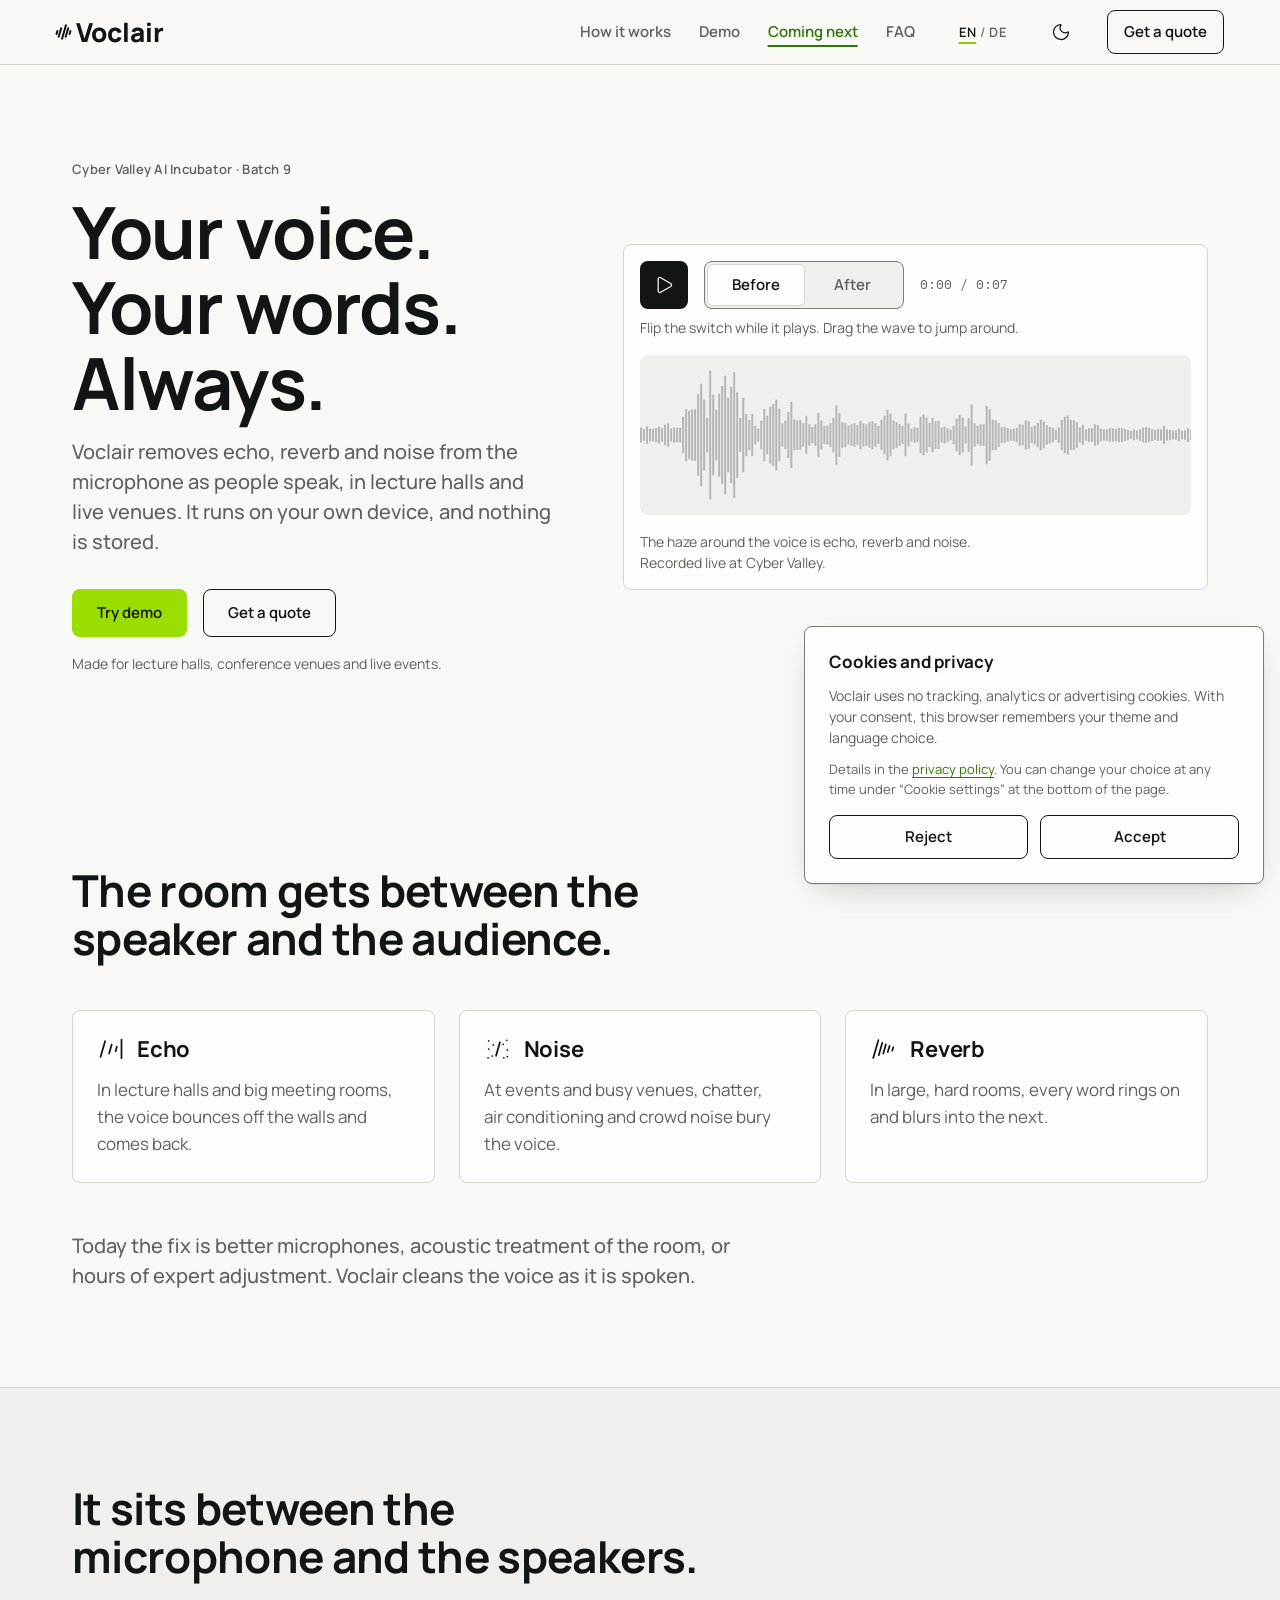
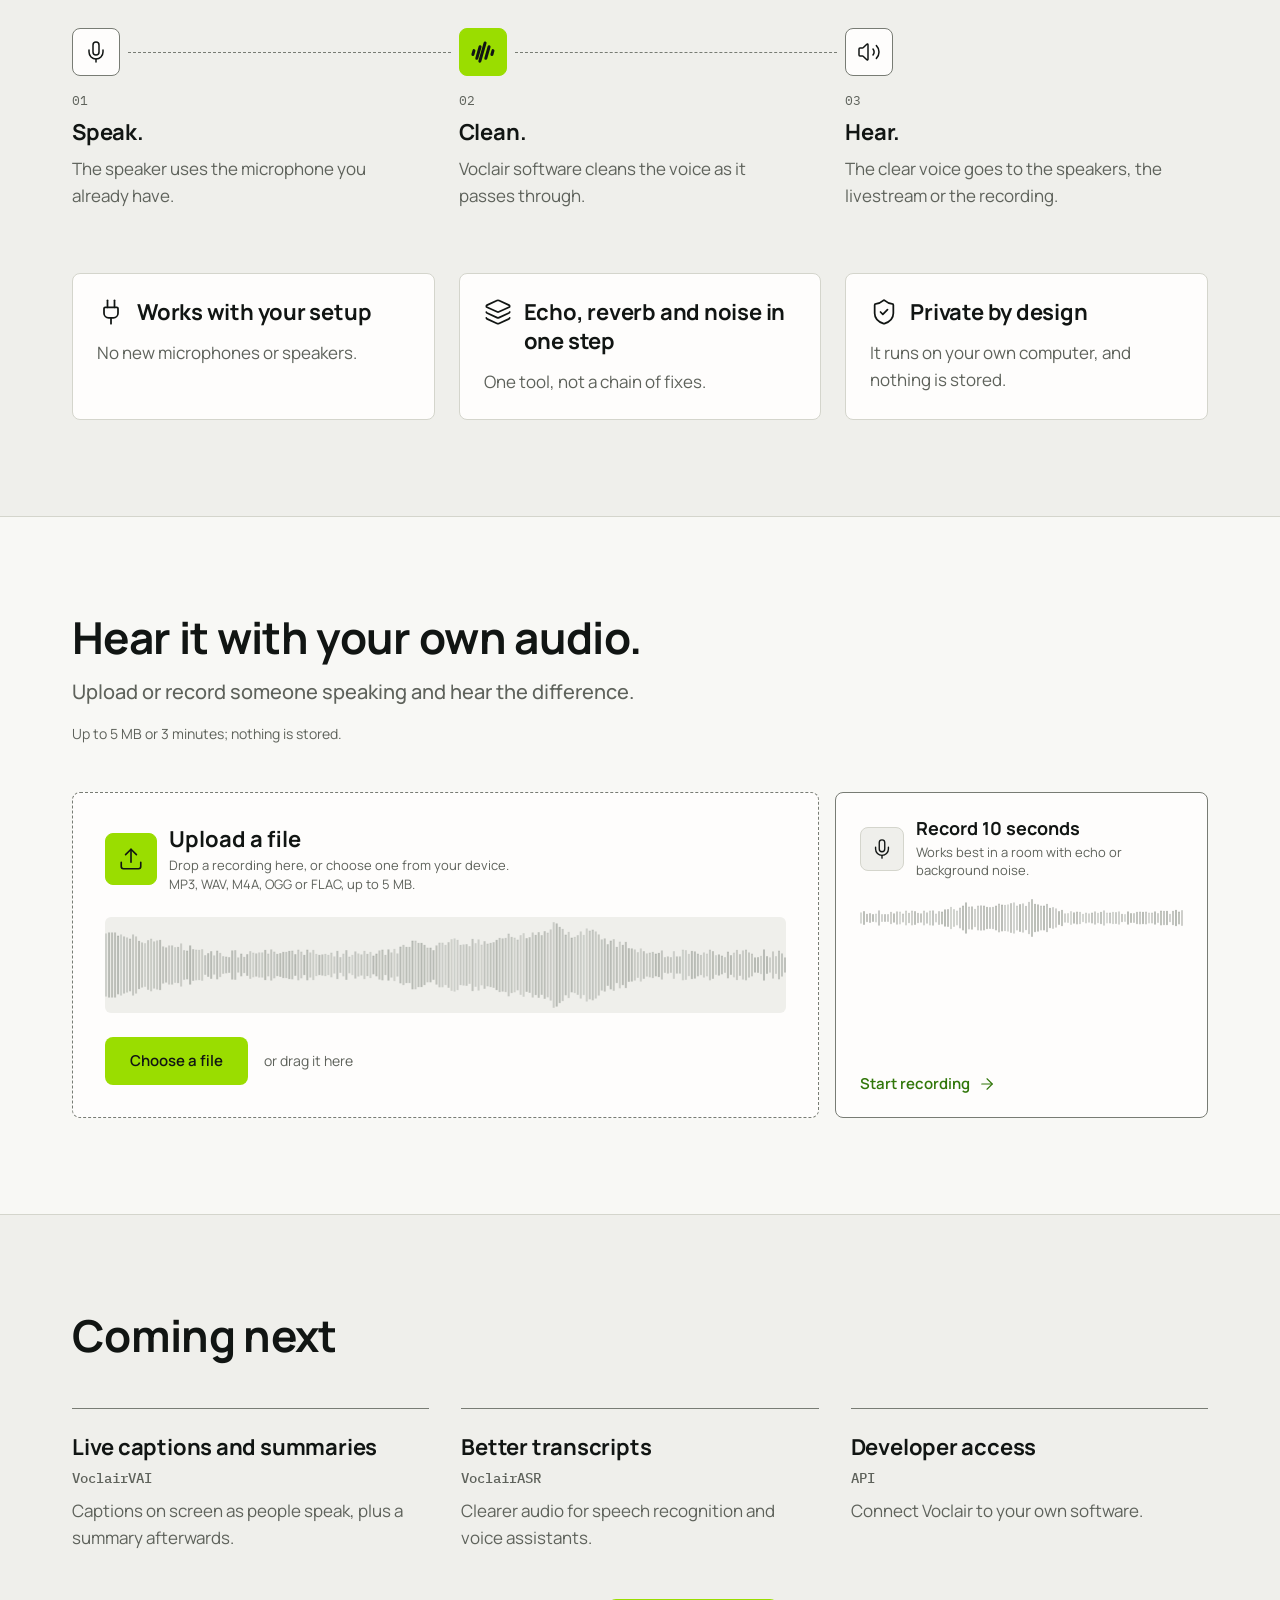
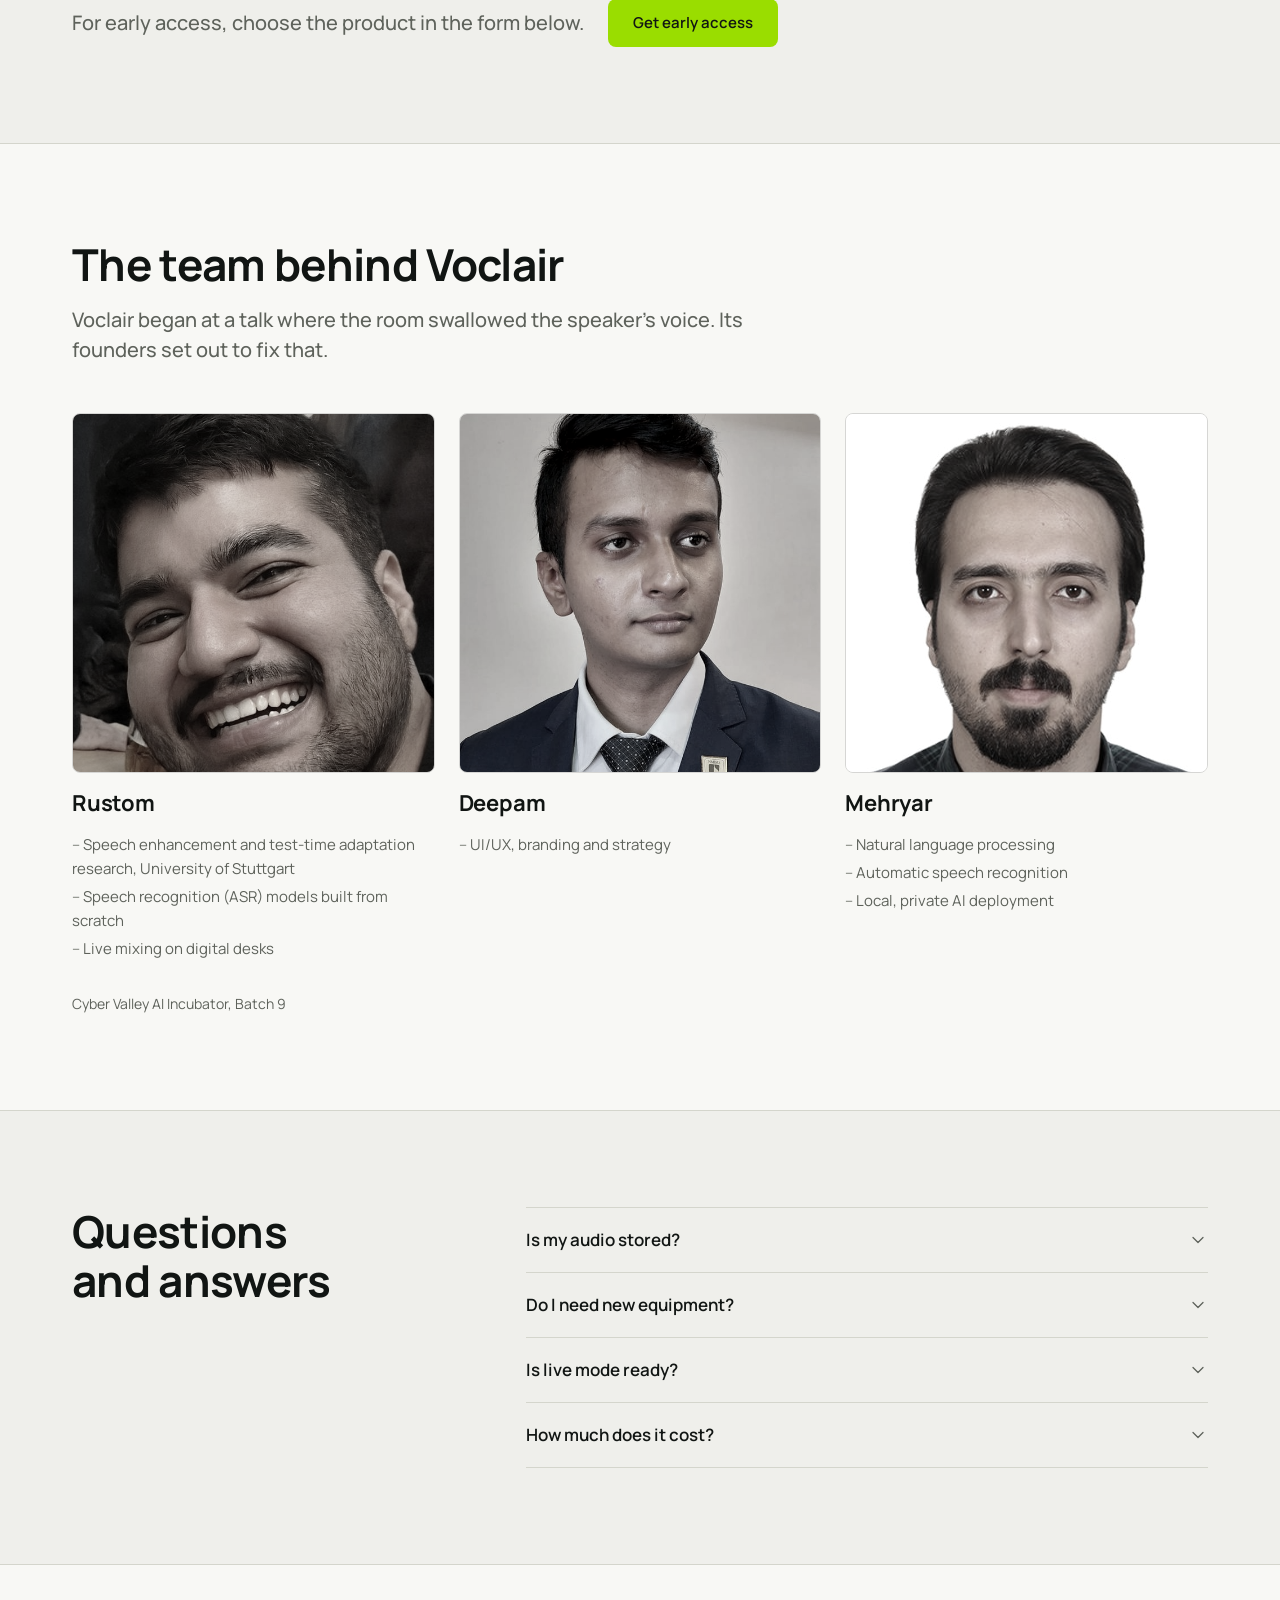
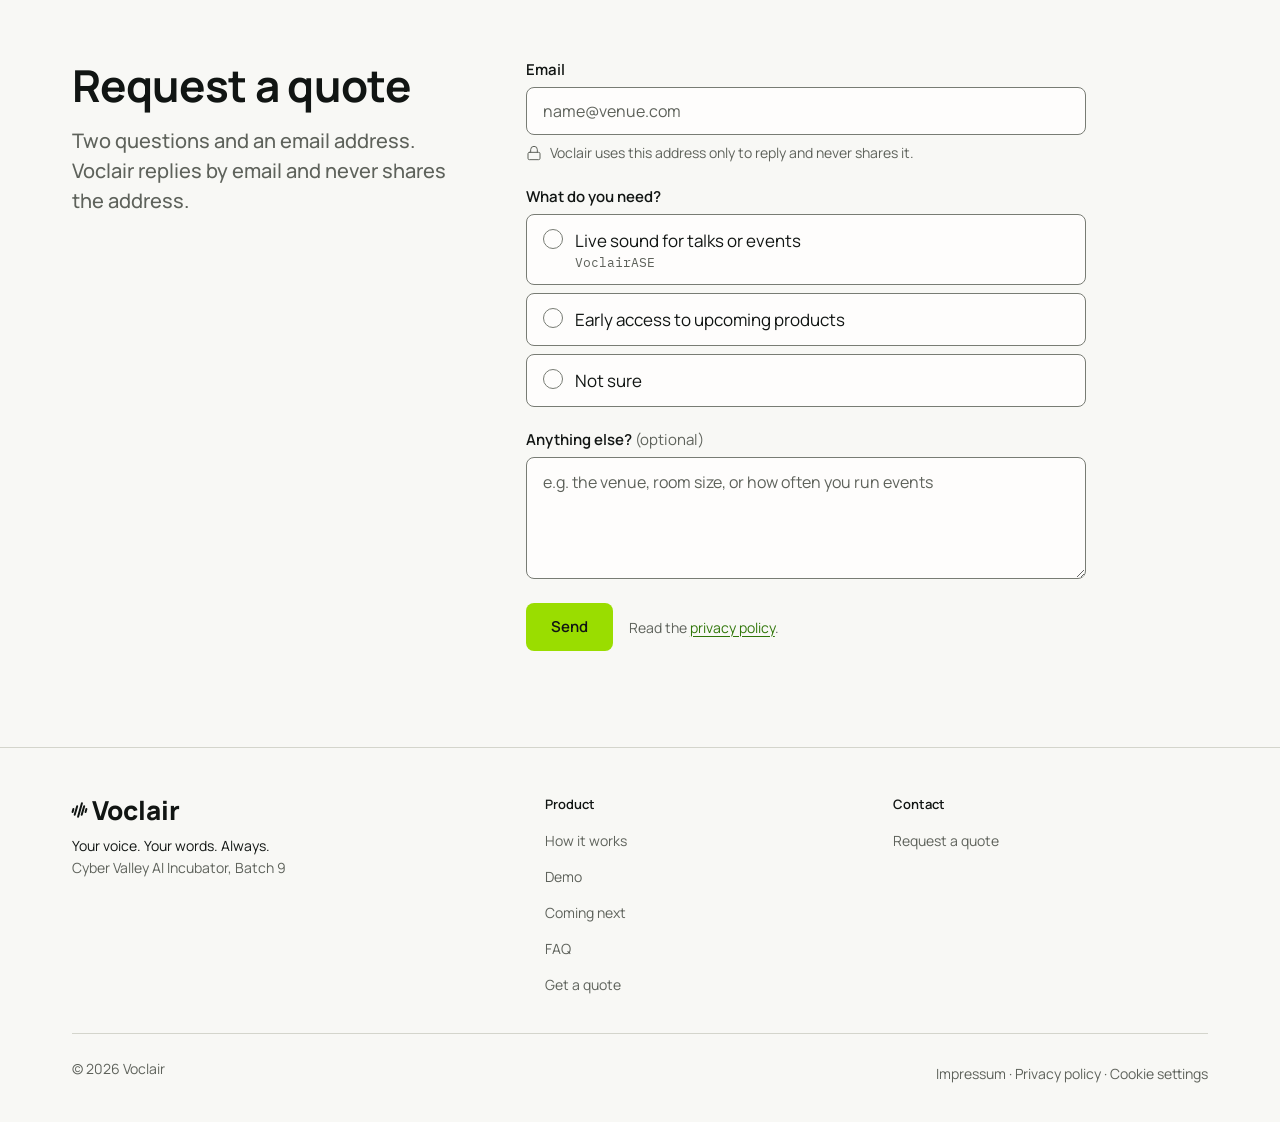
==== commit c0c47fe0: "Add files via upload" ====
--- a/index.html
+++ b/index.html
@@ -3,7 +3,7 @@
 <script>document.body.classList.add("vc-page");</script>
 
 <meta name="description" content="Voclair removes echo, reverb and noise from the microphone as people speak, in lecture halls and live venues. It runs on your own device, and nothing is stored.">
-<meta property="og:title" content="Voclair: every seat hears every word">
+<meta property="og:title" content="Voclair: Your voice. Your words. Always.">
 <meta property="og:description" content="Voclair removes echo, reverb and noise from the microphone as people speak, in lecture halls and live venues.">
 <meta property="og:type" content="website">
 <meta name="theme-color" content="#f8f8f5" media="(prefers-color-scheme: light)">
@@ -26,6 +26,8 @@
 <script src="assets/js/engine/voclair-engine-adapter.js" defer></script>
 <script src="assets/js/voice-print.js" defer></script>
 <script src="assets/js/voclair.js" defer></script>
+<script src="assets/js/i18n.js" defer></script>
+<script src="assets/js/consent.js" defer></script>
 <script src="assets/js/site.js" defer></script>
 <noscript><style>.vc-preloader { display: none; } html.is-loading body { overflow: auto; }</style></noscript>
 
@@ -35,7 +37,7 @@
   <div class="vc-preloader-wave"><canvas class="vc-wave" aria-hidden="true"></canvas></div>
   <div class="vc-preloader-id">
     <div class="vc-logo"><span class="vc-mark" aria-hidden="true"><i></i><i></i><i></i><i></i><i></i></span><span>Voclair</span></div>
-    <p class="tagline">A moment of clarity.</p>
+    <p class="tagline">Your voice. Your words. Always.</p>
     <div class="vc-loader"><canvas aria-hidden="true"></canvas><span class="vc-loader-pct">0%</span></div>
   </div>
 </div>
@@ -47,6 +49,7 @@
   <div class="vc-topbar-inner">
     <a class="vc-logo" href="#top" aria-label="Voclair, back to top"><span class="vc-mark" aria-hidden="true"><i></i><i></i><i></i><i></i><i></i></span><span>Voclair</span></a>
     <nav class="vc-nav" aria-label="Main"><a href="#how">How it works</a><a href="#demo">Demo</a><a href="#next">Coming next</a><a href="#faq">FAQ</a></nav>
+    <button class="vc-lang" type="button" aria-label="Language"><span data-l="en">EN</span><span class="vc-lang-sep" aria-hidden="true">/</span><span data-l="de">DE</span></button>
     <button class="vc-theme" type="button" aria-label="Switch theme"><span data-icon="moon" class="vc-i-moon"></span><span data-icon="sun" class="vc-i-sun"></span></button>
     <a class="vc-btn vc-btn-secondary vc-btn-sm" href="#quote" data-need="">Get a quote</a>
     <button class="vc-theme vc-menu-btn" type="button" aria-expanded="false" aria-controls="mobile-menu" aria-label="Open menu"><span data-icon="menu"></span></button>
@@ -54,6 +57,7 @@
   <div class="vc-menu" id="mobile-menu" hidden>
     <nav class="vc-nav" aria-label="Main, mobile"><a href="#how">How it works</a><a href="#demo">Demo</a><a href="#next">Coming next</a><a href="#faq">FAQ</a></nav>
     <div class="vc-menu-foot"><span class="body-sm">Appearance</span><button class="vc-theme" type="button" aria-label="Switch theme"><span data-icon="moon" class="vc-i-moon"></span><span data-icon="sun" class="vc-i-sun"></span></button></div>
+    <div class="vc-menu-foot"><span class="body-sm">Language</span><button class="vc-lang" type="button" aria-label="Language"><span data-l="en">EN</span><span class="vc-lang-sep" aria-hidden="true">/</span><span data-l="de">DE</span></button></div>
   </div>
 </header>
 
@@ -84,7 +88,7 @@
       </div>
       <div class="hero-actions">
         <div class="vc-btn-row">
-          <a class="vc-btn vc-btn-primary" href="#hero-player" id="hero-listen">Hear the difference</a>
+          <a class="vc-btn vc-btn-primary" href="#demo">Try demo</a>
           <a class="vc-btn vc-btn-secondary" href="#quote" data-need="">Get a quote</a>
         </div>
         <p class="body-sm">Made for lecture halls, conference venues and live events.</p>
@@ -129,40 +133,32 @@
     <div class="vc-container">
       <div class="section-head">
         <h2 class="heading" id="demo-title">Hear it with your own audio.</h2>
-        <p class="lead">Upload a recording of someone speaking, or record yourself, and hear the difference.</p>
-        <p class="body-sm">Your audio is cleaned in this browser tab. Nothing is uploaded or stored.</p>
+        <p class="lead">Upload or record someone speaking and hear the difference.</p>
+        <p class="body-sm">Up to 5 MB or 3 minutes; nothing is stored.</p>
       </div>
 
       <div class="demo" id="demo-app" data-stage="idle">
         <div class="demo-options">
-          <!-- Upload: cleaned in the browser by assets/js/engine/ (see config.js). -->
+          <!-- Primary path: a large drop zone -->
           <label class="demo-opt demo-opt-drop" id="demo-drop" for="demo-file">
-            <input class="vc-sr" type="file" id="demo-file" accept="audio/*,.mp3,.wav,.m4a,.aac,.ogg,.oga,.opus,.flac,.webm">
-            <span class="demo-opt-icon demo-icon-upload"><span data-icon="upload"></span></span>
-            <span class="demo-opt-text">
-              <span class="demo-opt-title">Upload a file</span>
-              <span class="demo-opt-note">Drop in a recording of someone speaking, or click to choose one. MP3, WAV, M4A, OGG or FLAC, up to 5&nbsp;MB and 3 minutes. It is cleaned on your device and never uploaded.</span>
+            <span class="demo-opt-head"><span class="demo-opt-icon demo-icon-upload"><span data-icon="upload"></span></span><span class="demo-opt-text"><span class="demo-opt-title">Upload a file</span><span class="demo-opt-note">Drop a recording here, or choose one from your device. MP3, WAV, M4A, OGG or FLAC, up to 5&nbsp;MB.</span></span></span>
+            <span class="demo-opt-wave" aria-hidden="true"><canvas data-vc="wave" data-state="before" data-seed="2.1"></canvas><canvas class="demo-wave-clean" data-vc="wave" data-state="after" data-seed="2.1"></canvas></span>
+            <span class="demo-opt-foot"><span class="vc-btn vc-btn-primary demo-opt-btn">Choose a file</span><span class="demo-opt-hint">or drag it here</span></span>
+            <span class="demo-opt-live"></span>
+            <input type="file" id="demo-file" accept="audio/*,.mp3,.wav,.m4a,.ogg,.flac,.webm" class="vc-sr">
+          </label>
+
+          <button class="demo-opt" type="button" id="demo-record">
+            <span class="demo-opt-head"><span class="demo-opt-icon demo-icon-mic"><span data-icon="mic"></span></span><span class="demo-opt-text"><span class="demo-opt-title">Record 10 seconds</span><span class="demo-opt-note">Works best in a room with echo or background noise.</span></span></span>
+            <span class="demo-opt-wave" aria-hidden="true"><canvas data-vc="wave" data-state="before" data-seed="3.7"></canvas><canvas class="demo-wave-clean" data-vc="wave" data-state="after" data-seed="3.7"></canvas></span>
+            <span class="demo-recorder" id="demo-recording" hidden>
+              <span class="vc-status" data-live>Recording</span>
+              <span class="demo-count" id="demo-count">0:10</span>
+              <span class="demo-level" aria-hidden="true"><i id="demo-level"></i></span>
             </span>
-            <span class="demo-opt-wave" aria-hidden="true"><canvas data-vc="wave" data-state="before" data-seed="2.1"></canvas><canvas class="demo-wave-clean" data-vc="wave" data-state="after" data-seed="2.1"></canvas></span>
-            <span class="demo-opt-live"></span>
-          </label>
-
-          <!-- Record: 10 s from the microphone, then cleaned the same way as an upload (demo.js). -->
-          <button class="demo-opt" type="button" id="demo-record">
-            <span class="demo-opt-icon demo-icon-mic"><span data-icon="mic"></span></span>
-            <span class="demo-opt-text">
-              <span class="demo-opt-title">Record yourself</span>
-              <span class="demo-opt-note">Speak for up to 10 seconds. Stay quiet for the first half second so Voclair can hear the room. The browser asks for the microphone only when you click.</span>
-            </span>
-            <span class="demo-recorder" id="demo-recording" hidden>
-              <span class="demo-count" id="demo-count">0:10</span>
-              <span class="demo-level" id="demo-level" aria-hidden="true"><i></i></span>
-              <span class="vc-status" data-live>Recording. Click again to stop early.</span>
-            </span>
-            <span class="demo-opt-action"><span class="demo-action-label">Start recording</span><span data-icon="arrow-right" class="demo-arrow"></span><span data-icon="square" class="demo-stop-icon"></span></span>
+            <span class="demo-opt-action" id="demo-record-action"><span data-icon="square" class="demo-stop-icon"></span><span class="demo-action-label">Start recording</span><span data-icon="arrow-right" class="demo-arrow"></span></span>
             <span class="demo-opt-live"></span>
           </button>
-
         </div>
 
         <!-- Moved by demo.js into the card that started the work -->
@@ -243,17 +239,17 @@
       </div>
       <div class="vc-cards team-grid">
         <article class="vc-team">
-          <div class="vc-team-photo" role="img" aria-label="Photo of Rustom">R</div>
+          <img class="vc-team-photo" src="assets/img/team/rustom.jpg" alt="Rustom" width="640" height="800" loading="lazy" decoding="async">
           <h3 class="subheading">Rustom</h3>
           <ul><li>Speech enhancement and test-time adaptation research, University of Stuttgart</li><li>Speech recognition (ASR) models built from scratch</li><li>Live mixing on digital desks</li></ul>
         </article>
         <article class="vc-team">
-          <div class="vc-team-photo" role="img" aria-label="Photo of Deepam">D</div>
+          <img class="vc-team-photo" src="assets/img/team/deepam.jpg" alt="Deepam" width="640" height="800" loading="lazy" decoding="async">
           <h3 class="subheading">Deepam</h3>
           <ul><li>UI/UX, branding and strategy</li></ul>
         </article>
         <article class="vc-team">
-          <div class="vc-team-photo" role="img" aria-label="Photo of Mehryar">M</div>
+          <img class="vc-team-photo" src="assets/img/team/mehryar.jpg" alt="Mehryar" width="640" height="800" loading="lazy" decoding="async">
           <h3 class="subheading">Mehryar</h3>
           <ul><li>Natural language processing</li><li>Automatic speech recognition</li><li>Local, private AI deployment</li></ul>
         </article>
@@ -315,7 +311,7 @@
           <p class="vc-error" id="q-send-err" role="alert" hidden><span data-icon="circle-alert"></span><span>The message could not be sent. Check the connection and try again.</span></p>
           <div class="quote-submit">
             <button class="vc-btn vc-btn-primary" type="submit" id="q-send">Send</button>
-            <p class="body-sm">Voclair stores your email and message only to reply to you. Read the <a class="vc-link" href="privacy.html">privacy policy</a>.</p>
+            <p class="body-sm">Read the <a class="vc-link" href="privacy.html">privacy policy</a>.</p>
           </div>
         </form>
       </div>
@@ -328,13 +324,13 @@
     <div class="vc-footer-grid">
       <div>
         <a class="vc-logo" href="#top"><span class="vc-mark" aria-hidden="true"><i></i><i></i><i></i><i></i><i></i></span><span>Voclair</span></a>
-        <p class="footer-line">Voclair: every seat hears every word.</p>
+        <p class="footer-line">Your voice. Your words. Always.</p>
         <p>Cyber Valley AI Incubator, Batch 9</p>
       </div>
       <div><h2>Product</h2><ul><li><a href="#how">How it works</a></li><li><a href="#demo">Demo</a></li><li><a href="#next">Coming next</a></li><li><a href="#faq">FAQ</a></li><li><a href="#quote" data-need="">Get a quote</a></li></ul></div>
       <div><h2>Contact</h2><ul id="footer-contact"><li><a href="#quote" data-need="">Request a quote</a></li></ul></div>
     </div>
-    <div class="vc-footer-base"><span>© 2026 Voclair</span><span><a href="impressum.html">Impressum</a> · <a href="privacy.html">Privacy policy</a></span></div>
+    <div class="vc-footer-base"><span>© 2026 Voclair</span><span><a href="impressum.html">Impressum</a> · <a href="privacy.html">Privacy policy</a> · <a href="#" data-consent-open>Cookie settings</a></span></div>
   </div>
 </footer>
 
--- a/assets/css/voclair.css
+++ b/assets/css/voclair.css
@@ -158,12 +158,12 @@
 .vc-preloader-id { position: relative; z-index: 1; text-align: center; translate: 0 6px; }
 .vc-preloader-id .vc-logo { --h: 110px; gap: 36px; font-size: var(--fs-wordmark); line-height: 1.1; }
 .vc-preloader-id .vc-mark { --h: 110px; }
-.vc-preloader-id .tagline { margin-top: 30px; text-shadow: 0 0 6px var(--surface), 0 0 14px var(--surface); }
+.vc-preloader-id .tagline { margin-top: 30px; padding-inline: var(--space-4); font-size: clamp(16px, 4.6vw, 22px); line-height: 1.35; text-wrap: balance; text-shadow: 0 0 6px var(--surface), 0 0 14px var(--surface); }
 .vc-preloader .vc-loader { margin-top: 34px; }
 @media (max-width: 640px) {
   .vc-preloader-id .vc-logo { gap: 14px; }
   .vc-preloader-id .vc-mark { --h: 40px; }
-  .vc-preloader-id .tagline { margin-top: 16px; font-size: 11px; }
+  .vc-preloader-id .tagline { margin-top: 16px; }
   .vc-preloader .vc-loader canvas { width: 210px; height: 20px; }
   .vc-preloader-wave { height: 280px; width: 150%; left: -25%; }
 }
@@ -182,6 +182,7 @@
 .vc-step-num .vc-icon { width: 24px; height: 24px; }
 .vc-step-k { font: 400 13px/1.4 var(--font-mono); color: var(--ink-muted); }
 .vc-step:nth-child(2) .vc-step-num { background: var(--lime); border-color: var(--lime); color: var(--on-lime); }
+.vc-step-num .vc-mark { color: inherit; }   /* the mark takes the tile's ink, so it stays dark on lime in both themes */
 .vc-step h3 { align-self: end; }
 .vc-step p { color: var(--ink-muted); grid-column: 2; }
 .vc-step:not(:last-child)::after { content: ""; position: absolute; left: 24px; top: 48px; bottom: calc(-1 * var(--space-6)); border-left: 1px dashed var(--line-strong); }
--- a/assets/css/site.css
+++ b/assets/css/site.css
@@ -166,7 +166,7 @@
 
 /* ---------- Team ---------- */
 .team-grid { grid-template-columns: repeat(auto-fit, minmax(min(100%, 240px), 1fr)); }
-.team-grid .vc-team-photo { max-height: 360px; }
+.team-grid .vc-team-photo { max-height: 360px; object-position: 50% 20%; }   /* keep heads in frame when the card crops */
 .team-foot { margin-top: var(--space-8); }
 
 /* ---------- FAQ ---------- */
@@ -189,8 +189,38 @@
 .plain h2 { font: 700 22px/1.3 var(--font-sans); margin: var(--space-8) 0 var(--space-2); }
 .plain p { max-width: var(--size-measure); color: var(--ink-muted); }
 
-/* Upload: coming soon */
-.demo-opt[data-soon] { cursor: default; }
-.demo-opt[data-soon]:hover { border-color: var(--line-strong); }
-.demo-opt[data-soon]:active { translate: none; background: var(--surface-raised); }
-.demo-soon { justify-self: start; margin-bottom: var(--space-1); padding: 4px 10px; border-radius: var(--radius-full); background: var(--lime-soft); color: var(--green-text); font: 600 13px/1.2 var(--font-sans); }
+
+/* Cards in two rows: icon and title side by side, then the text */
+.vc-card { grid-template-columns: auto minmax(0, 1fr); align-items: center; column-gap: var(--space-3); }
+.vc-card > .vc-icon { grid-column: 1; align-self: start; margin-bottom: 0; width: 28px; height: 28px; }   /* stays on the first line when a title wraps */
+.vc-card > h3 { grid-column: 2; }
+.vc-card > :not(.vc-icon):not(h3) { grid-column: 1 / -1; }
+
+/* Demo cards: icon and title on one row, the note below */
+.demo-opt-head { display: flex; align-items: center; gap: var(--space-3); min-width: 0; }
+.demo-opt-head .demo-opt-icon { flex: none; }
+.demo-opt-head .demo-opt-text { gap: 2px; min-width: 0; }
+.demo-opt .demo-opt-head .demo-opt-note { font-size: 13px; line-height: 1.45; }   /* smaller, sits right under the title */
+
+/* Record card: the mic turns green on hover, focus and while recording */
+.demo-icon-mic { transition: background-color var(--dur-fast) var(--ease-out), border-color var(--dur-fast) var(--ease-out), color var(--dur-fast) var(--ease-out); }
+#demo-record:hover .demo-icon-mic, #demo-record:focus-visible .demo-icon-mic, #demo-record[data-active] .demo-icon-mic { color: var(--green-text); background: var(--lime-soft); border-color: var(--green-text); }
+
+/* Language switch: EN / DE, the current one in full ink */
+.vc-lang { display: inline-flex; align-items: center; gap: 4px; height: var(--size-touch); padding-inline: var(--space-2); border: 0; border-radius: var(--radius); background: transparent; color: var(--ink-muted); font: 600 13px/1 var(--font-sans); letter-spacing: 0.02em; cursor: pointer; }
+.vc-lang:hover { background: var(--surface-sunken); color: var(--ink); }
+.vc-lang [data-on] { color: var(--ink); text-decoration: underline; text-decoration-thickness: 2px; text-underline-offset: 5px; text-decoration-color: var(--wave-clean); }
+.vc-lang-sep { color: var(--line-strong); }
+.vc-menu-foot + .vc-menu-foot { border-top: 0; margin-top: 0; padding-top: var(--space-2); }
+@container (max-width: 760px) { .vc-topbar-inner > .vc-lang { display: none; } }
+
+/* Consent banner: bottom corner, never blocks the page, equal-weight choices */
+.vc-consent { position: fixed; z-index: var(--z-menu); left: var(--space-4); right: var(--space-4); bottom: calc(var(--space-4) + env(safe-area-inset-bottom, 0px)); max-width: 460px; margin-left: auto; display: grid; gap: var(--space-3); padding: var(--space-6); background: var(--surface-raised); color: var(--ink); border: 1px solid var(--line-strong); border-radius: var(--radius); box-shadow: var(--shadow-float); font: 400 14px/1.5 var(--font-sans); }
+.vc-consent p { margin: 0; color: var(--ink-muted); }
+.vc-consent-title { margin: 0; font: 700 17px/1.3 var(--font-sans); color: var(--ink); }
+.vc-consent-more { font-size: 13px; }
+.vc-consent-actions { display: grid; grid-template-columns: 1fr 1fr; gap: var(--space-3); margin-top: var(--space-1); }
+.vc-consent-actions .vc-btn { min-height: 44px; padding-inline: var(--space-4); }
+@media (prefers-reduced-motion: no-preference) { .vc-consent { animation: vc-consent-in 300ms var(--ease-out); } }
+@keyframes vc-consent-in { from { opacity: 0; translate: 0 12px; } }
+.vc-footer-base a[data-consent-open] { cursor: pointer; }
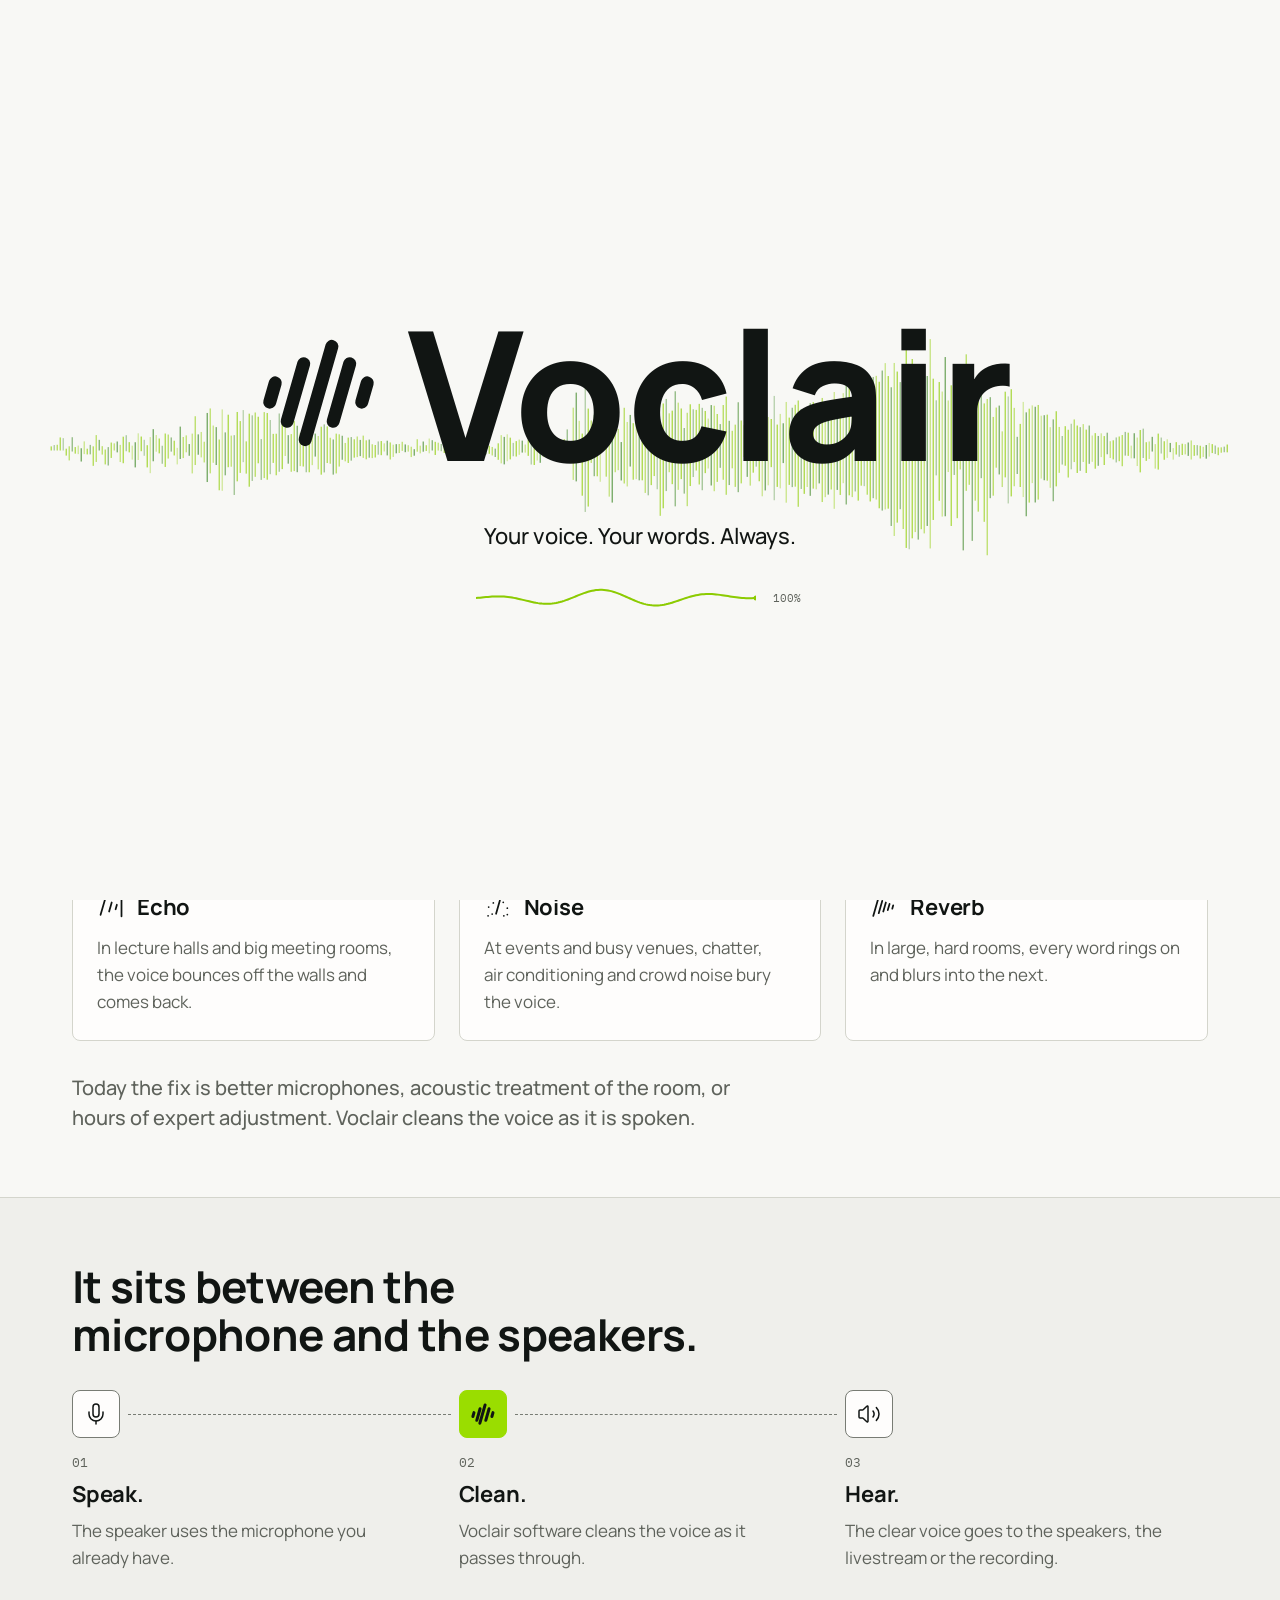
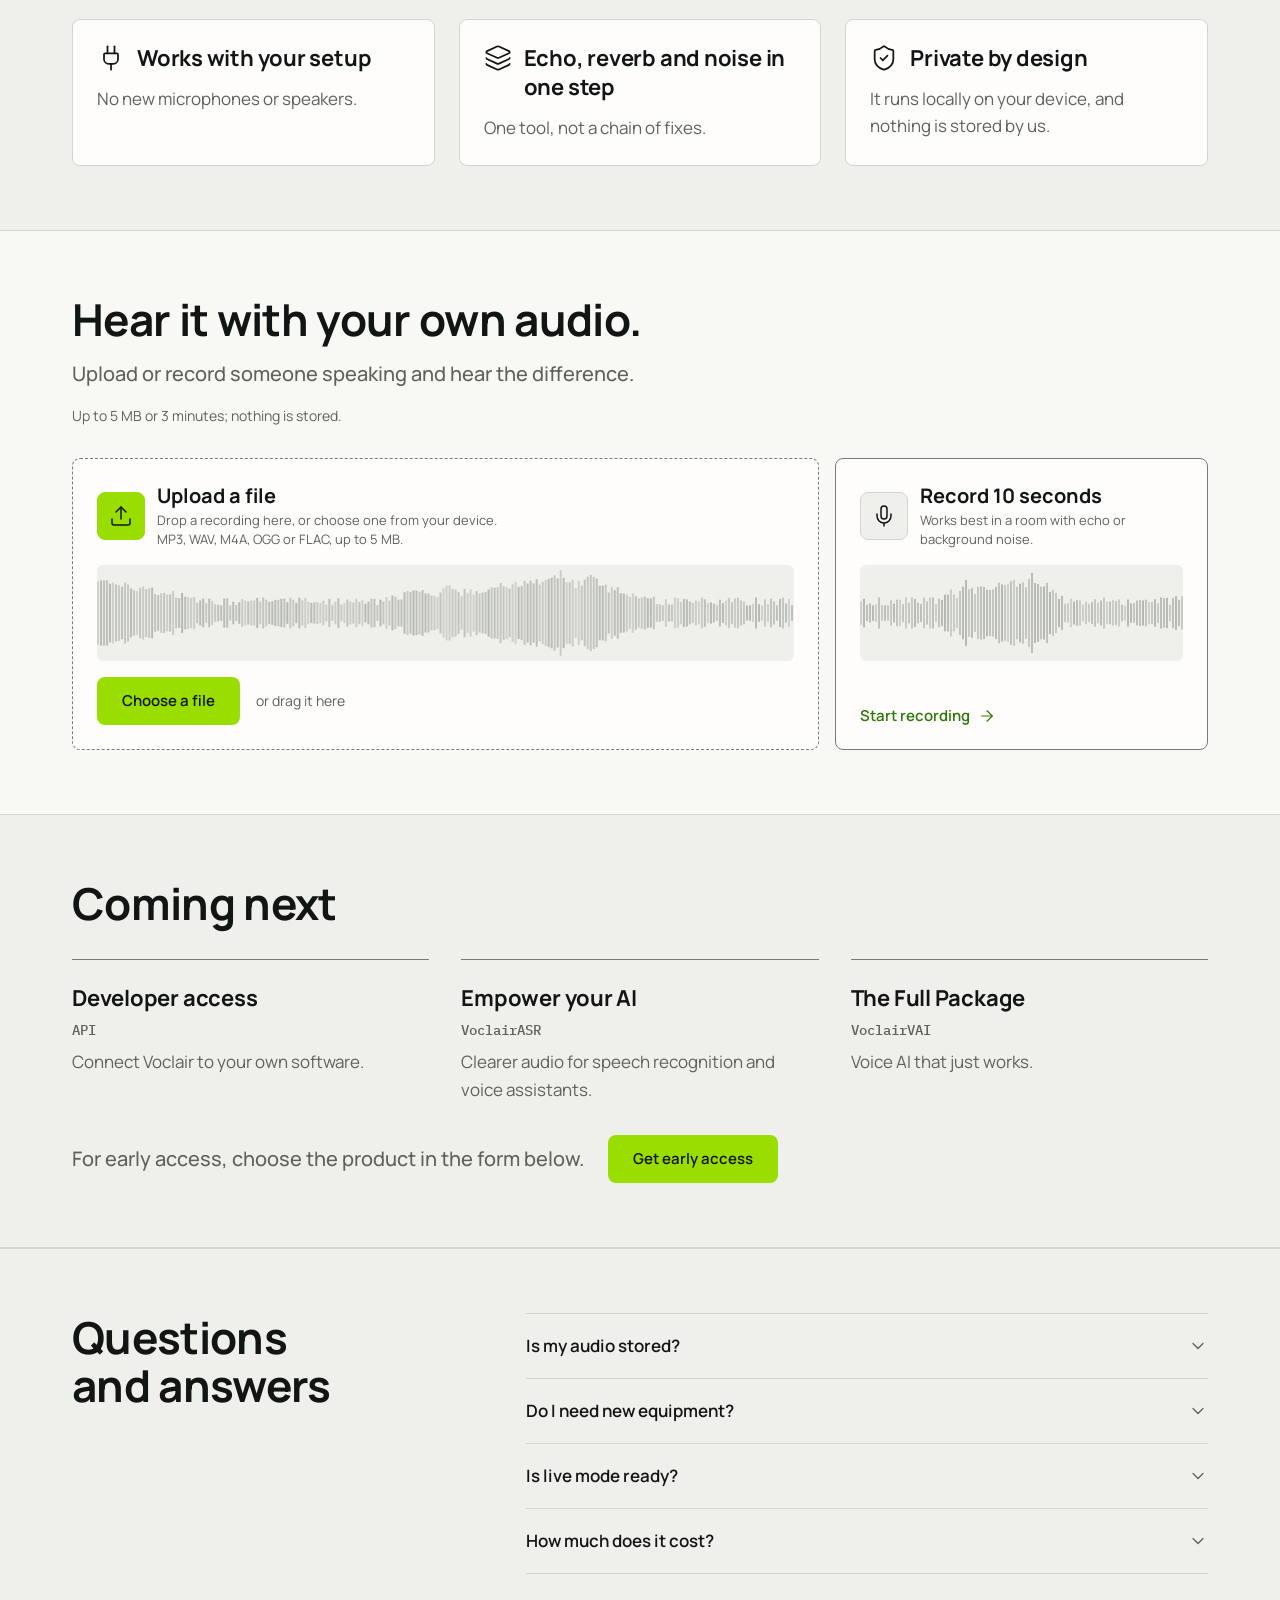
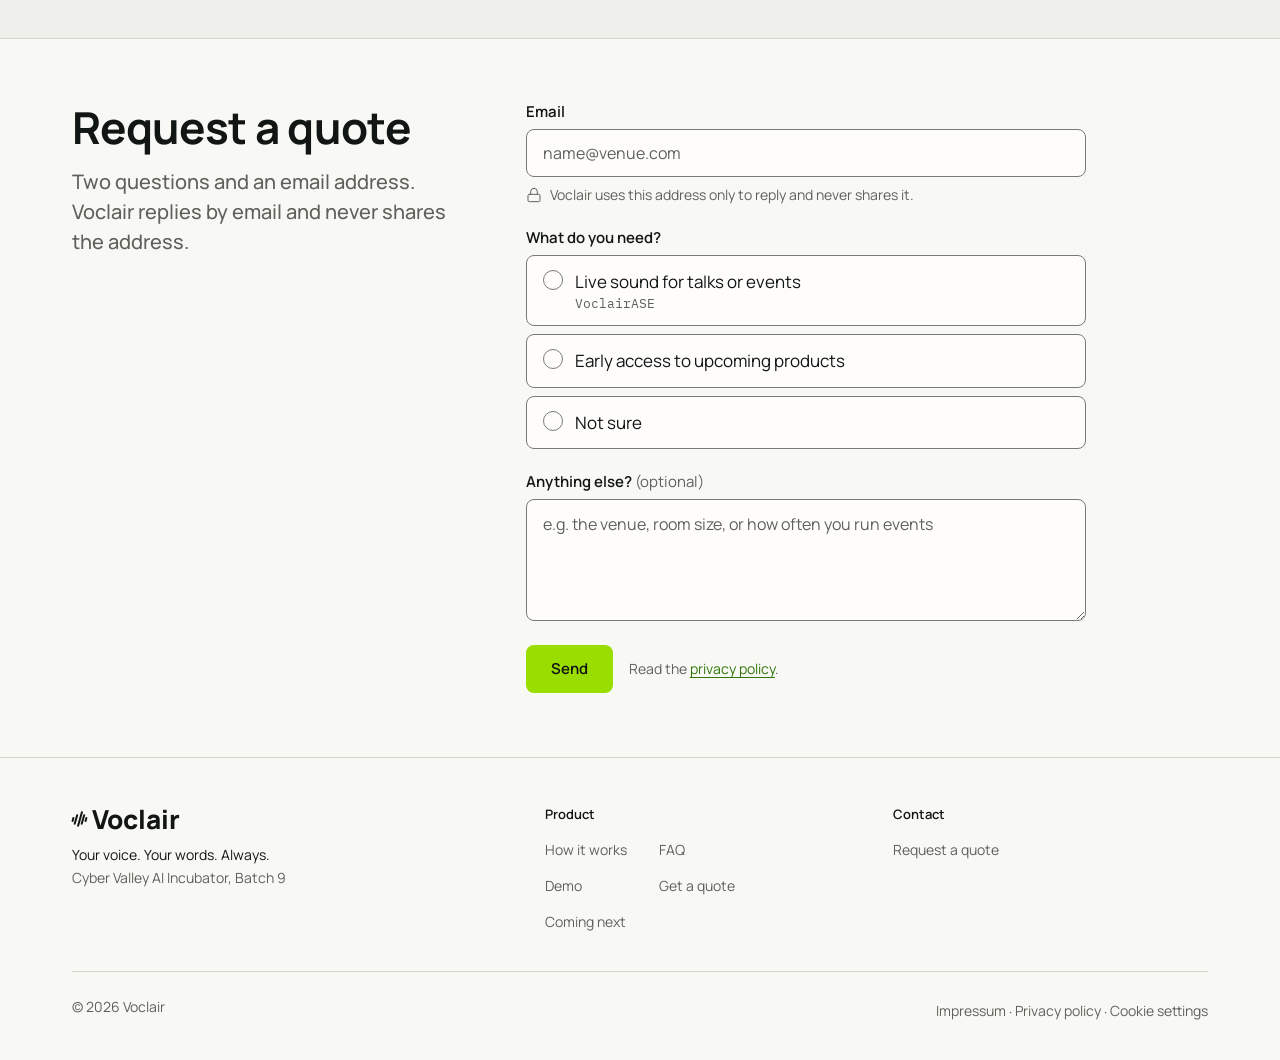
==== commit 4867bfa2: "Add files via upload" ====
--- a/index.html
+++ b/index.html
@@ -1,5 +1,5 @@
 <!doctype html><html><head><meta charset=utf8><meta name=viewport content="width=device-width,initial-scale=1,viewport-fit=cover"><style>:root{color-scheme:light;box-sizing:border-box;padding-top:env(safe-area-inset-top,0px);padding-bottom:env(safe-area-inset-bottom,0px)}html{scroll-padding-top:env(safe-area-inset-top,0px)}body{margin:0;padding:0;font:14px -apple-system,BlinkMacSystemFont,sans-serif;background:#fff;color:#000}img{max-width:100%}[hidden]:not([hidden=until-found i]){display:none!important}</style></head><body>
-<title>Voclair (Copy)</title>
+<title>Voclair</title>
 <script>document.body.classList.add("vc-page");</script>
 
 <meta name="description" content="Voclair removes echo, reverb and noise from the microphone as people speak, in lecture halls and live venues. It runs on your own device, and nothing is stored.">
@@ -22,7 +22,7 @@
 <link rel="stylesheet" href="assets/css/tokens.css">
 <link rel="stylesheet" href="assets/css/voclair.css">
 <link rel="stylesheet" href="assets/css/site.css">
-<script src="assets/js/config.js" defer></script>
+<script src="assets/js/config.js?v=20261015-2312" defer></script>
 <script src="assets/js/engine/voclair-engine-adapter.js" defer></script>
 <script src="assets/js/voice-print.js" defer></script>
 <script src="assets/js/voclair.js" defer></script>
@@ -69,26 +69,26 @@
       <div class="hero-copy">
         <p class="eyebrow">Cyber Valley AI Incubator · Batch 9</p>
         <h1 class="display" id="hero-title">Your voice. Your words. Always.</h1>
-        <p class="lead">Voclair removes echo, reverb and noise from the microphone as people speak, in lecture halls and live venues. It runs on your own device, and nothing is stored.</p>
+        <p class="lead">Voclair removes echo, reverb and noise from your microphone as you speak. It runs locally on your device, and nothing is stored by us.</p>
       </div>
       <div class="hero-player">
-        <div class="vc-player" data-vc="player" data-duration="7.9" id="hero-player">
+        <div class="vc-player" data-vc="player" data-duration="8.14" id="hero-player">
           <div class="vc-player-row">
             <button class="vc-play" type="button" aria-label="Play"><span data-icon="play" class="vc-i-play"></span><span data-icon="pause" class="vc-i-pause"></span></button>
             <fieldset class="vc-ab"><legend>Version</legend>
               <input type="radio" name="ab-hero" id="ab-hero-b" value="before" checked><label for="ab-hero-b">Before</label>
               <input type="radio" name="ab-hero" id="ab-hero-a" value="after"><label for="ab-hero-a">After</label>
             </fieldset>
-            <span class="vc-time">0:00 / 0:07</span>
+            <span class="vc-time">0:00 / 0:08</span>
           </div>
           <p class="vc-hint">Flip the switch while it plays. Drag the wave to jump around.</p>
           <div class="vc-player-wave"><canvas aria-hidden="true"></canvas></div>
-          <p class="vc-caption">The haze around the voice is echo, reverb and noise.<br>Recorded live at Cyber Valley.<!-- Add once the clip uses the real-time version: <br>Processed exactly as it would be live. --></p>
+          <p class="vc-caption hero-caption">The haze around the voice is echo, reverb and noise. Recorded live at Cyber Valley.<!-- Add once the clip uses the real-time version: <br>Processed exactly as it would be live. --></p>
         </div>
       </div>
       <div class="hero-actions">
         <div class="vc-btn-row">
-          <a class="vc-btn vc-btn-primary" href="#demo">Try demo</a>
+          <a class="vc-btn vc-btn-primary" href="#demo">Try the demo</a>
           <a class="vc-btn vc-btn-secondary" href="#quote" data-need="">Get a quote</a>
         </div>
         <p class="body-sm">Made for lecture halls, conference venues and live events.</p>
@@ -121,7 +121,7 @@
       <div class="vc-cards benefits">
         <article class="vc-card"><span data-icon="plug"></span><h3 class="subheading">Works with your setup</h3><p>No new microphones or speakers.</p></article>
         <article class="vc-card"><span data-icon="layers"></span><h3 class="subheading">Echo, reverb and noise in one step</h3><p>One tool, not a chain of fixes.</p></article>
-        <article class="vc-card"><span data-icon="shield-check"></span><h3 class="subheading">Private by design</h3><p>It runs on your own computer, and nothing is stored.</p></article>
+        <article class="vc-card"><span data-icon="shield-check"></span><h3 class="subheading">Private by design</h3><p>It runs locally on your device, and nothing is stored by us.</p></article>
         <!-- Add once measured:
         <article class="vc-card"><span data-icon="timer"></span><h3 class="subheading">Barely any delay</h3><p>Under [X] ms.</p></article> -->
       </div>
@@ -219,9 +219,9 @@
     <div class="vc-container">
       <div class="section-head"><h2 class="heading" id="next-title">Coming next</h2></div>
       <ul class="next-list">
-        <li><h3 class="subheading">Live captions and summaries</h3><span class="code">VoclairVAI</span><p>Captions on screen as people speak, plus a summary afterwards.</p></li>
-        <li><h3 class="subheading">Better transcripts</h3><span class="code">VoclairASR</span><p>Clearer audio for speech recognition and voice assistants.</p></li>
         <li><h3 class="subheading">Developer access</h3><span class="code">API</span><p>Connect Voclair to your own software.</p></li>
+        <li><h3 class="subheading">Empower your AI</h3><span class="code">VoclairASR</span><p>Clearer audio for speech recognition and voice assistants.</p></li>
+        <li><h3 class="subheading">The Full Package</h3><span class="code">VoclairVAI</span><p>Voice AI that just works.</p></li>
       </ul>
       <div class="next-close">
         <p class="lead">For early access, choose the product in the form below.</p>
@@ -230,33 +230,6 @@
     </div>
   </section>
 
-  <!-- 6. Team -->
-  <section id="team" class="vc-section" aria-labelledby="team-title">
-    <div class="vc-container">
-      <div class="section-head">
-        <h2 class="heading" id="team-title">The team behind Voclair</h2>
-        <p class="lead">Voclair began at a talk where the room swallowed the speaker's voice. Its founders set out to fix that.</p>
-      </div>
-      <div class="vc-cards team-grid">
-        <article class="vc-team">
-          <img class="vc-team-photo" src="assets/img/team/rustom.jpg" alt="Rustom" width="640" height="800" loading="lazy" decoding="async">
-          <h3 class="subheading">Rustom</h3>
-          <ul><li>Speech enhancement and test-time adaptation research, University of Stuttgart</li><li>Speech recognition (ASR) models built from scratch</li><li>Live mixing on digital desks</li></ul>
-        </article>
-        <article class="vc-team">
-          <img class="vc-team-photo" src="assets/img/team/deepam.jpg" alt="Deepam" width="640" height="800" loading="lazy" decoding="async">
-          <h3 class="subheading">Deepam</h3>
-          <ul><li>UI/UX, branding and strategy</li></ul>
-        </article>
-        <article class="vc-team">
-          <img class="vc-team-photo" src="assets/img/team/mehryar.jpg" alt="Mehryar" width="640" height="800" loading="lazy" decoding="async">
-          <h3 class="subheading">Mehryar</h3>
-          <ul><li>Natural language processing</li><li>Automatic speech recognition</li><li>Local, private AI deployment</li></ul>
-        </article>
-      </div>
-      <p class="body-sm team-foot">Cyber Valley AI Incubator, Batch 9</p>
-    </div>
-  </section>
 
   <!-- 7. FAQ (only questions with confirmed answers) -->
   <section id="faq" class="vc-section band" aria-labelledby="faq-title">
@@ -293,9 +266,9 @@
             <label class="vc-choice"><input class="vc-radio" type="radio" name="need" id="q-need-live" value="live"><span>Live sound for talks or events<small>VoclairASE</small></span></label>
             <label class="vc-choice"><input class="vc-radio" type="radio" name="need" id="q-need-early" value="early"><span>Early access to upcoming products</span></label>
             <div class="vc-subchoices" id="q-early" hidden>
-              <label class="vc-checkline"><input class="vc-check" type="checkbox" name="early" id="q-early-vai" value="captions"><span>Live captions and summaries</span></label>
-              <label class="vc-checkline"><input class="vc-check" type="checkbox" name="early" id="q-early-asr" value="transcripts"><span>Better transcripts</span></label>
               <label class="vc-checkline"><input class="vc-check" type="checkbox" name="early" id="q-early-api" value="api"><span>Developer access</span></label>
+              <label class="vc-checkline"><input class="vc-check" type="checkbox" name="early" id="q-early-asr" value="transcripts"><span>Empower your AI</span></label>
+              <label class="vc-checkline"><input class="vc-check" type="checkbox" name="early" id="q-early-vai" value="captions"><span>The Full Package</span></label>
               <label class="vc-checkline"><input class="vc-check" type="checkbox" name="notify" id="q-notify" value="yes"><span>Email me when it is available</span></label>
             </div>
             <label class="vc-choice"><input class="vc-radio" type="radio" name="need" id="q-need-unsure" value="unsure"><span>Not sure</span></label>
@@ -327,7 +300,7 @@
         <p class="footer-line">Your voice. Your words. Always.</p>
         <p>Cyber Valley AI Incubator, Batch 9</p>
       </div>
-      <div><h2>Product</h2><ul><li><a href="#how">How it works</a></li><li><a href="#demo">Demo</a></li><li><a href="#next">Coming next</a></li><li><a href="#faq">FAQ</a></li><li><a href="#quote" data-need="">Get a quote</a></li></ul></div>
+      <div><h2>Product</h2><ul class="footer-cols"><li><a href="#how">How it works</a></li><li><a href="#demo">Demo</a></li><li><a href="#next">Coming next</a></li><li><a href="#faq">FAQ</a></li><li><a href="#quote" data-need="">Get a quote</a></li></ul></div>
       <div><h2>Contact</h2><ul id="footer-contact"><li><a href="#quote" data-need="">Request a quote</a></li></ul></div>
     </div>
     <div class="vc-footer-base"><span>© 2026 Voclair</span><span><a href="impressum.html">Impressum</a> · <a href="privacy.html">Privacy policy</a> · <a href="#" data-consent-open>Cookie settings</a></span></div>
--- a/assets/css/site.css
+++ b/assets/css/site.css
@@ -224,3 +224,56 @@
 @media (prefers-reduced-motion: no-preference) { .vc-consent { animation: vc-consent-in 300ms var(--ease-out); } }
 @keyframes vc-consent-in { from { opacity: 0; translate: 0 12px; } }
 .vc-footer-base a[data-consent-open] { cursor: pointer; }
+
+/* Legal pages: space between paragraphs */
+.plain p + p { margin-top: var(--space-3); }
+.plain p strong { color: var(--ink); }
+
+/* Glass top bar: see-through, frosted, with a soft light edge */
+.vc-topbar {
+  background: color-mix(in oklch, var(--surface) 62%, transparent);
+  -webkit-backdrop-filter: blur(20px) saturate(170%);
+  backdrop-filter: blur(20px) saturate(170%);
+  border-bottom: 1px solid color-mix(in oklch, var(--line) 70%, transparent);
+  box-shadow: inset 0 1px 0 color-mix(in oklch, white 45%, transparent);
+}
+[data-theme="dark"] .vc-topbar { background: color-mix(in oklch, var(--surface) 52%, transparent); box-shadow: inset 0 1px 0 color-mix(in oklch, white 8%, transparent); }
+.vc-topbar[data-scrolled] { box-shadow: inset 0 1px 0 color-mix(in oklch, white 45%, transparent), 0 8px 24px -16px rgba(17, 21, 19, 0.35); }
+[data-theme="dark"] .vc-topbar[data-scrolled] { box-shadow: inset 0 1px 0 color-mix(in oklch, white 8%, transparent), 0 8px 24px -16px rgba(0, 0, 0, 0.8); }
+/* The menu sits inside the frosted bar, where a second blur cannot reach the page, so it stays solid for legibility */
+.vc-menu { background: var(--surface); }
+/* Fallback where frosting is not supported: keep the bar readable */
+@supports not ((backdrop-filter: blur(1px)) or (-webkit-backdrop-filter: blur(1px))) {
+  .vc-topbar, .vc-menu { background: var(--surface); }
+}
+
+/* "or drag it here" only where dragging files is realistic: hidden on tablets, phones and touch screens */
+@media (max-width: 1024px), (hover: none) and (pointer: coarse) { .demo-opt-hint { display: none; } }
+
+/* Footer "Product" links: 2 columns × 3 rows, filled top to bottom */
+.vc-footer ul.footer-cols { grid-template-columns: repeat(2, max-content); grid-template-rows: repeat(3, auto); grid-auto-flow: column; column-gap: var(--space-8); }
+
+/* Hero caption on one line: the text shrinks with the player (up to 14px) so it fits;
+   on phones, where one line would be too small to read, it wraps into two even lines at 12px. */
+.hero-caption { font-size: clamp(12px, 2.3cqi, 14px); text-wrap: balance; }
+
+/* Tighter rhythm between sections (was 96px top and bottom on desktop, 64px on phones) */
+.vc-section { padding-block: var(--space-12); }
+@media (min-width: 768px) { .vc-section { padding-block: var(--space-16); } }
+.hero { padding-block: var(--space-8) var(--space-12); }
+@media (min-width: 1024px) { .hero { padding-block: var(--space-16) var(--space-16); } }
+.section-head { margin-bottom: var(--space-8); }
+.section-close { margin-top: var(--space-8); }
+.benefits { margin-top: var(--space-12); }
+.next-close { margin-top: var(--space-8); }
+
+/* Record card: waveform the same size and tinted panel as the upload card's */
+#demo-record .demo-opt-wave { height: 96px; flex: none; background: var(--surface-sunken); }
+
+/* Demo cards: identical padding, spacing, icon and type in both (upload keeps only its lime icon and dashed drop border) */
+.demo-opt, .demo-opt.demo-opt-drop { padding: var(--space-6); gap: var(--space-4); }
+.demo-opt .demo-opt-icon, .demo-opt-drop .demo-opt-icon { width: 48px; height: 48px; }
+.demo-opt .demo-opt-icon .vc-icon, .demo-opt-drop .demo-opt-icon .vc-icon { width: 24px; height: 24px; }
+.demo-opt .demo-opt-title, .demo-opt-drop .demo-opt-title { font: 700 20px/1.3 var(--font-sans); }
+.demo-opt .demo-opt-head .demo-opt-note, .demo-opt-drop .demo-opt-head .demo-opt-note { font-size: 13px; line-height: 1.45; }
+.demo-opt .demo-opt-wave, .demo-opt-drop .demo-opt-wave { height: 96px; min-height: 0; flex: none; }
